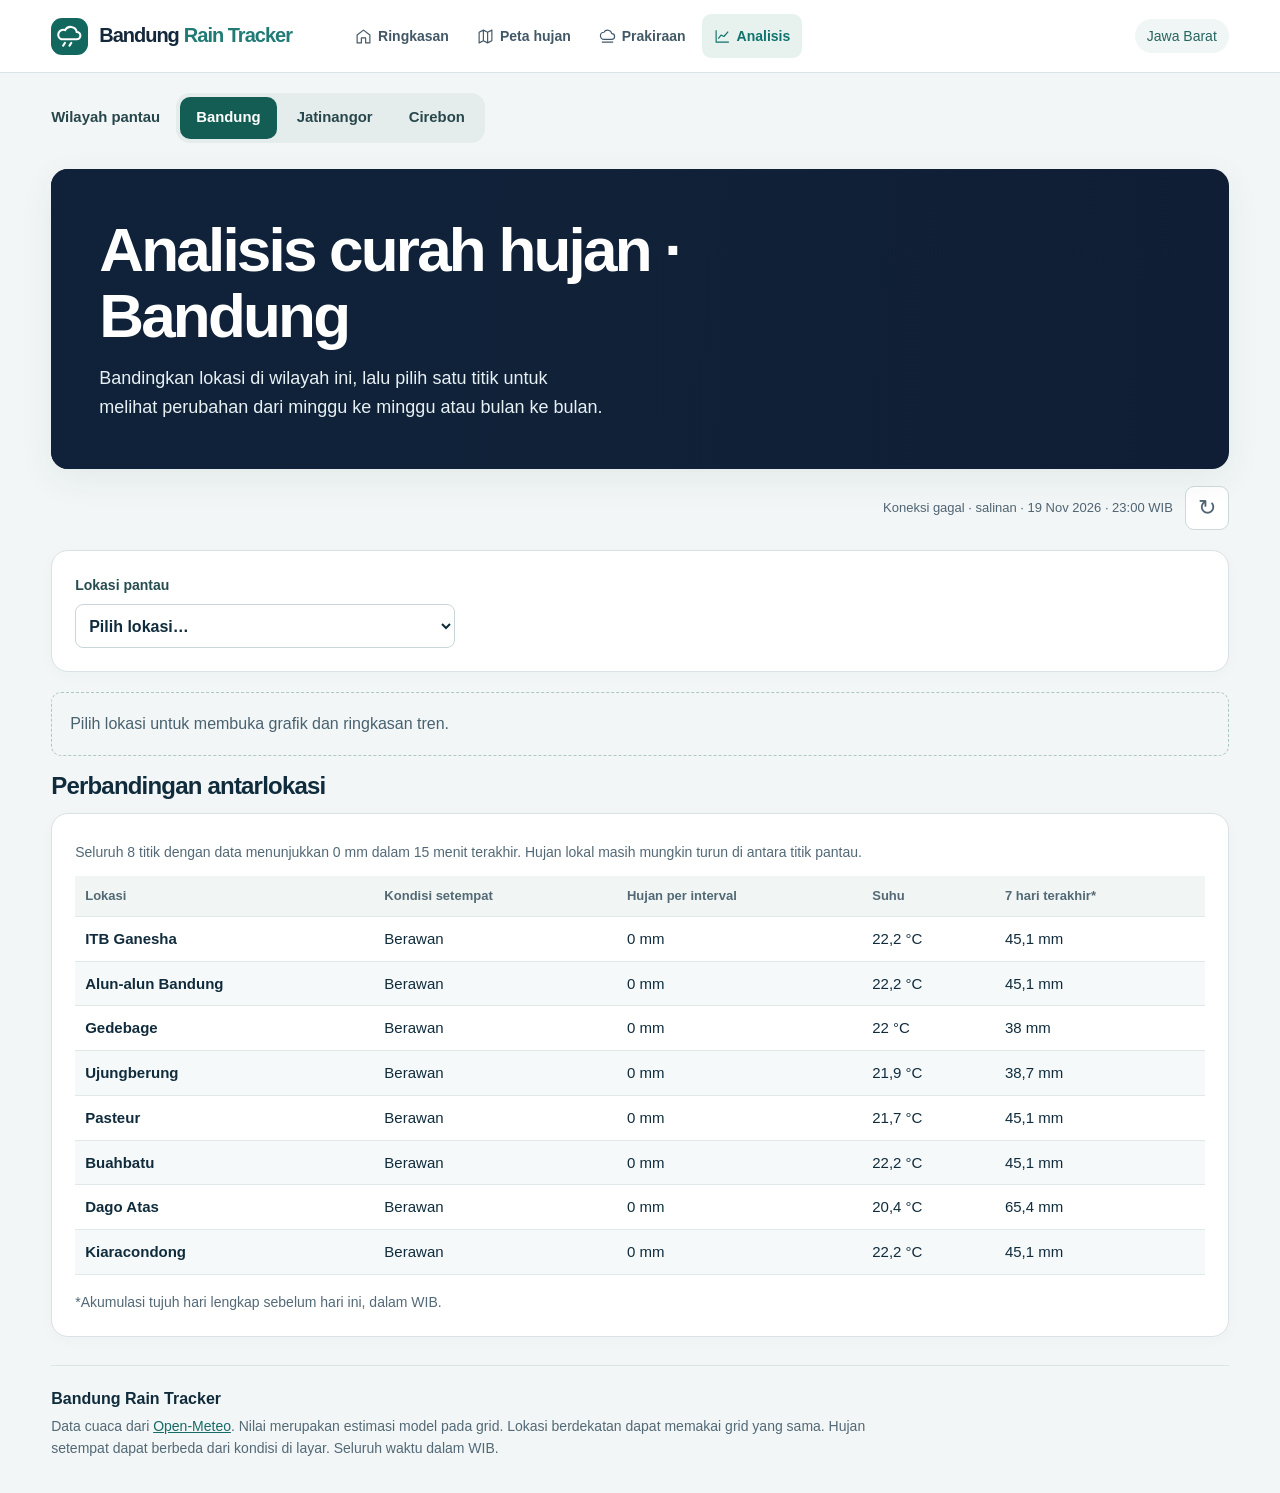
==== analisis.html @ 0a1f4348 "Set the Jatinangor view to six requested landmarks and refresh weather series" ====
<!doctype html><html lang="id"><meta charset="utf-8"><meta name="viewport" content="width=device-width,initial-scale=1"><meta name="theme-color" content="#101f34"><title>Analisis curah hujan · Bandung Rain Tracker</title><link rel="stylesheet" href="style.css"><link rel="stylesheet" href="layout.css?v=regional2"><body data-page="analisis">
<header><div class="wrap nav"><a class="brand" href="index.html"><span class="logo"><svg viewBox="0 0 32 32" aria-hidden="true"><path d="M7 19h17a4 4 0 0 0 0-8 7 7 0 0 0-13-2 5 5 0 0 0-4 10Zm4 4-2 3m9-3-2 3" fill="none" stroke="currentColor" stroke-width="2.3" stroke-linecap="round"/></svg></span> Bandung <b>Rain Tracker</b></a><nav aria-label="Halaman utama"><a href="index.html"><svg viewBox="0 0 24 24" fill="none" stroke="currentColor" stroke-width="1.65" stroke-linejoin="round" aria-hidden="true"><path d="M3 10l9-7 9 7v11h-6v-7H9v7H3Z"/></svg>Ringkasan</a><a href="peta.html"><svg viewBox="0 0 24 24" fill="none" stroke="currentColor" stroke-width="1.65" stroke-linejoin="round" aria-hidden="true"><path d="M3 6l6-3 6 3 6-3v15l-6 3-6-3-6 3Zm6-3v15m6-12v15"/></svg>Peta hujan</a><a href="prakiraan.html"><svg viewBox="0 0 24 24" fill="none" stroke="currentColor" stroke-width="1.65" stroke-linejoin="round" aria-hidden="true"><path d="M4 20h16M7 16a5 5 0 0 1 0-10 6 6 0 0 1 11 2 4 4 0 0 1 0 8Z"/></svg>Prakiraan</a><a aria-current="page" href="analisis.html"><svg viewBox="0 0 24 24" fill="none" stroke="currentColor" stroke-width="1.65" stroke-linejoin="round" aria-hidden="true"><path d="M3 3v17h18M6 15l4-5 4 2 6-7"/></svg>Analisis</a></nav><span class="city">Jawa Barat</span></div></header>
<main class="wrap" id="top"><div class="region-bar"><span>Wilayah pantau</span><div role="group" aria-label="Wilayah pantau"><a href="?wilayah=bandung" data-region="bandung">Bandung</a><a href="?wilayah=jatinangor" data-region="jatinangor">Jatinangor</a><a href="?wilayah=cirebon" data-region="cirebon">Cirebon</a></div></div><section class="hero route-hero"><div><h1>Analisis curah hujan</h1><p>Bandingkan lokasi di wilayah ini, lalu pilih satu titik untuk melihat perubahan dari minggu ke minggu atau bulan ke bulan.</p></div></section><div class="tools"><span id="stamp" role="status">Memuat data…</span><button id="refresh" aria-label="Perbarui data">↻</button></div><article class="pad select-panel"><div class="locator"><label for="place">Lokasi pantau</label><select id="place"><option value="">Pilih lokasi…</option></select></div></article><p class="empty" id="prompt">Pilih lokasi untuk membuka grafik dan ringkasan tren.</p><section id="riwayat" hidden><article class="pad"><div class="charthead"><div><small id="chartloc"></small><h3>Riwayat curah hujan</h3></div><div class="switch"><button id="day" aria-pressed="true">Harian</button><button id="month" aria-pressed="false">Bulanan</button></div></div><p id="range"></p><div id="chart"></div><p id="trend" class="insight" aria-live="polite"></p></article></section><section class="compare"><div class="title"><h2>Perbandingan antarlokasi</h2></div><article class="pad"><p id="distribution"></p><div class="scroll"><table><thead><tr><th>Lokasi</th><th>Kondisi setempat</th><th>Hujan per interval</th><th>Suhu</th><th>7 hari terakhir*</th></tr></thead><tbody id="rows"></tbody></table></div><p>*Akumulasi tujuh hari lengkap sebelum hari ini, dalam WIB.</p></article></section><footer><b>Bandung Rain Tracker</b><p>Data cuaca dari <a href="https://open-meteo.com/">Open-Meteo</a>. Nilai merupakan estimasi model pada grid. Lokasi berdekatan dapat memakai grid yang sama. Hujan setempat dapat berbeda dari kondisi di layar. Seluruh waktu dalam WIB.</p></footer></main><script type="module">import('./app.js?v=jat6').catch(()=>{const message=document.createElement('p');message.className='empty';message.setAttribute('role','alert');message.textContent='Data halaman gagal dimuat. ';const retry=document.createElement('button');retry.textContent='Coba lagi';retry.onclick=()=>location.reload();message.append(retry);document.querySelector('main').prepend(message);});</script></body></html>
---- style.css ----
*{box-sizing:border-box}html{scroll-behavior:smooth;scroll-padding-top:20px}body{margin:0;color:#162636;background:#f4f7f8;font:16px/1.5 "Inter",Arial,sans-serif}.wrap{max-width:1280px;margin:auto;padding:0 4vw}header{background:#fff;border-bottom:1px solid #dce3e4}.nav{height:72px;display:flex;align-items:center;gap:4vw}.brand{font-size:20px;font-weight:750;letter-spacing:-1px;color:#15283b;display:flex;align-items:center;gap:5px;text-decoration:none}.brand b{color:#217b75}.logo{background:#164d50;color:#fff;font-size:24px;width:37px;height:37px;border-radius:11px;text-align:center;margin-right:6px}.city,nav a{font-size:14px;color:#425866}.city{margin-left:auto;background:#eff6f5;padding:6px 12px;border-radius:20px;color:#26655f}nav{display:flex;gap:28px}a{color:#176b67}nav a{text-decoration:none;font-weight:600}nav a:hover,nav a:focus{text-decoration:underline}.hero{margin:26px 0 28px;overflow:hidden;border-radius:17px;background:#101e35 url(terrain.svg) no-repeat right center;background-size:auto 123%;color:#fff;position:relative}.hero>div{padding:29px 35px;background:linear-gradient(90deg,#101e35 21%,rgba(16,30,53,.9) 34%,transparent 66%)}small{display:block;font-size:12px;font-weight:750;letter-spacing:1.8px;color:#23756f}.hero small{color:#91d9ca}.hero h1{font-size:clamp(42px,4.5vw,63px);line-height:1.01;letter-spacing:-2.8px;margin:10px 0 12px}.hero h1 span{color:#8ce1c5}.hero p{color:#d5dfe7;margin:0;font-size:15px}.title,.charthead,.tools{display:flex;align-items:center;justify-content:space-between;gap:12px}.title{margin-bottom:13px}h2,h3{letter-spacing:-.8px;margin:0;line-height:1.2}h2{font-size:24px}h3{font-size:21px;margin-top:6px}.tools{font-size:13px;color:#506473}button,select{font:inherit;color:inherit}button{cursor:pointer}.tools button{width:34px;height:34px;font-size:22px;background:white;border:1px solid #cddad9;border-radius:9px}.stats{display:grid;grid-template-columns:repeat(4,1fr);gap:14px}article,.metric{background:#fff;border:1px solid #d9e2e4;border-radius:14px;overflow:hidden}.metric{padding:17px 18px;position:relative}.metric .icon{float:right;color:#277e79;background:#edf6f3;border-radius:9px;padding:6px;display:flex}.icon svg{width:20px;height:20px}.metric strong{display:block;font-size:29px;letter-spacing:-1px;margin-top:7px;line-height:1.25}.metric strong em{font-size:15px;font-weight:500;letter-spacing:0}.metric label,.panelhead label{font-size:14px;color:#49606c}.metric p,.panelhead p,.pad>p,.detailnote,footer p{font-size:14px;color:#536976;margin:4px 0 0}.columns{display:grid;grid-template-columns:1.55fr 1fr;gap:18px}.columns,.wrap>section:not(.hero){margin-bottom:24px}.panelhead,.pad{padding:23px}.panelhead h2{margin-top:5px}.map{aspect-ratio:570/365;position:relative;background:#e5eeea url(bandung-map.webp) center/100% 100%;margin:0 12px;border-radius:10px;overflow:hidden}.north,.attr{position:absolute;padding:3px 6px;background:#ffffffda;border-radius:4px;font-size:12px}.north{right:10px;top:10px}.attr{bottom:2px;right:2px;font-size:10px}.pin{position:absolute;transform:translate(-50%,-50%);border:2px solid white;border-radius:50%;width:15px;height:15px;padding:0;box-shadow:0 0 0 4px #284e6622;background:#589383}.pin.wet{background:#416dc0}.pin.empty{background:#7a8389}.pin[aria-pressed=true]{outline:3px solid #123b4a;z-index:2}.pin span{position:absolute;white-space:nowrap;left:50%;top:14px;transform:translateX(-50%);color:#233f48;background:#fffffff0;border-radius:4px;font:600 12px/1.4 Arial;padding:1px 4px}.legend{display:flex;align-items:center;gap:6px;font-size:13px;color:#445a64;padding:14px 18px}.legend i{width:9px;height:9px;border-radius:50%;background:#589383}.legend i:nth-child(2){background:#416dc0;margin-left:12px}.legend i:nth-child(3){background:#7a8389;margin-left:12px}.panelhead label{display:block;margin-top:15px}select{width:100%;border:1px solid #c9d6d8;background:white;border-radius:8px;padding:9px;margin-top:4px}#detail{padding:0 23px 20px}.reading{border-radius:10px;background:#eaf5f2;padding:16px;color:#195f59}.reading strong{display:block;font-size:24px}.reading span{font-size:14px}.values{display:grid;grid-template-columns:1fr 1fr;gap:12px;margin:16px 0}.values div{border-bottom:1px solid #e2e9ea;padding-bottom:7px}.values span{display:block;font-size:13px;color:#536976}.switch{background:#eef3f4;padding:4px;border-radius:8px;display:flex}.switch button{background:transparent;border:0;padding:6px 12px;border-radius:6px;font-size:14px}.switch button[aria-pressed=true]{background:#fff;color:#12635f;box-shadow:0 1px 4px #253b4125}#chart{margin:18px 0;overflow-x:auto}#chart svg{min-width:580px;width:100%;display:block}.insight{padding:12px 15px;background:#eff7f5;border-left:3px solid #388b80}.scroll{overflow:auto}table{width:100%;border-collapse:collapse;white-space:nowrap;font-size:15px;margin:12px 0}th,td{text-align:left;padding:10px;border-bottom:1px solid #e1e8ea}th{background:#f1f6f5;font-size:13px;color:#536975}footer{padding:12px 0 34px}footer p{max-width:850px}button:focus-visible,a:focus-visible,select:focus-visible{outline:3px solid #2b7da2}@media(max-width:770px){.city{display:none}.nav{justify-content:space-between;gap:8px}nav{gap:12px}.columns{grid-template-columns:1fr}.stats{grid-template-columns:1fr 1fr}.hero{background-position:65% center}.hero>div{background:linear-gradient(90deg,#101e35ee,transparent)}.title{align-items:flex-start}.tools{text-align:right;max-width:56%}}@media(max-width:540px){.nav{height:auto;align-items:flex-start;flex-direction:column;padding-top:12px;padding-bottom:10px}.hero>div{padding:24px}.hero{background-size:auto 100%;background-position:50% center}.stats{gap:8px}.metric{padding:12px}.metric .icon{float:none;display:inline-flex;margin-bottom:5px}.metric label{display:block}.title h2{font-size:21px}.panelhead,.pad{padding:17px}.charthead{align-items:flex-start;flex-wrap:wrap}.pin span{font-size:10px}.tools{font-size:12px}.hero small{letter-spacing:1.4px}}
.hero h1 #heroplace{color:white}.herolabel{display:inline-flex;align-items:center;gap:10px;margin-top:14px;font-size:14px;color:#d8e9e7}.herolabel select{margin:0;background:#21364b;color:white;border-color:#5c7585;width:auto}.hero #heroweather{display:flex;align-items:center;gap:8px}.hero #heroweather b{font-size:22px;color:white}.freshness{color:#536976;font-size:14px;margin:-3px 0 13px}#forecastcards{display:flex;overflow:auto;gap:8px;padding:14px 0;scroll-snap-type:x proximity}.period{flex:0 0 138px;padding:14px;border:1px solid #d8e3e5;border-radius:10px;background:linear-gradient(180deg,#f5fafa,white);scroll-snap-align:start}.period>*{display:block}.period svg{margin:12px 0 4px}.period strong{font-size:24px}.period span,.period small{color:#526975;font-size:13px;letter-spacing:0;font-weight:normal}.period div{font-size:14px;min-height:44px}.period small{margin-top:3px}#prakiraan h2{margin:6px 0}.scroll td:nth-child(2){white-space:normal}.hero>div{background:linear-gradient(90deg,#101e35 25%,rgba(16,30,53,.92) 40%,transparent 78%)}
---- layout.css ----
:root{--ink:#102c3c;--sea:#11736c;--muted:#486270;--line:#d9e5e6}
body{color:var(--ink);background:linear-gradient(160deg,#edf5f4,#f6f8fa 40%,#edf3f5);font-family:Inter,"Segoe UI",Arial,sans-serif}
header{border-color:var(--line)}.logo{display:grid;place-items:center;background:#12675f}.logo svg{width:29px;height:29px}
nav a{display:flex;align-items:center;gap:6px;min-height:44px}nav svg{width:17px;height:17px}
.hero{box-shadow:0 10px 35px #20394912}.hero>div{padding:34px 38px}.hero-actions{display:flex;align-items:flex-end;flex-wrap:wrap;gap:16px;margin-top:15px}
.herolabel{display:grid;gap:4px;margin:0;font-weight:600}.herolabel select{min-height:44px;padding-inline:12px;border-radius:10px}.hero-actions a{display:grid;align-items:center;min-height:44px;color:#d4f4ef;text-underline-offset:4px;font-size:14px}
article,.metric{border-radius:17px;box-shadow:0 3px 15px #23434d07}article{min-width:0}.columns{align-items:start;grid-template-columns:minmax(0,1.3fr) minmax(0,1fr)}
.reading{background:linear-gradient(110deg,#dff3ec,#f2faf7);border:1px solid #cde6dc;border-radius:12px}.reading-list{margin:14px 0}
.reading-row{padding:13px 0;border-bottom:1px solid var(--line)}.reading-line{display:flex;align-items:baseline;gap:10px;justify-content:space-between}
.reading-line span{font-size:15px;font-weight:650}.reading-line strong{color:var(--sea);font-size:21px;white-space:nowrap;letter-spacing:-.6px}
.reading-row p{font-size:15px;line-height:1.5;color:var(--muted);margin:5px 0}.reading-row details{font-size:14px;color:var(--sea)}summary{cursor:pointer}.reading-row summary{padding:5px 0;width:fit-content}
.period{border-radius:13px}.period:first-child{border-top:3px solid #248c80}.tools button,.switch button,#place{min-height:44px}.tools button{min-width:44px}.tools{font-variant-numeric:tabular-nums}
@media(max-width:800px){.columns{grid-template-columns:minmax(0,1fr)}.wrap{padding-inline:clamp(12px,4vw,26px)}}
@media(max-width:640px){
 body{padding-bottom:calc(76px + env(safe-area-inset-bottom))}.nav{height:60px;display:flex;align-items:center;justify-content:space-between;flex-direction:row;padding-block:0}.city{display:inline;font-size:12px;padding:5px 8px}.brand{font-size:18px}.logo{width:32px;height:32px}
 nav{position:fixed;inset:auto 0 0;z-index:10;display:grid;grid-template-columns:repeat(4,1fr);gap:0;padding:4px 6px calc(4px + env(safe-area-inset-bottom));background:#fffffff5;border-top:1px solid var(--line);box-shadow:0 -4px 18px #173a4810}nav a{display:flex;flex-direction:column;justify-content:center;gap:2px;font-size:12px;min-height:50px;border-radius:10px}nav svg{width:20px;height:20px}nav a[aria-current]{color:#09675e;background:#e8f4f1}
 .hero{margin:15px 0 20px;border-radius:18px;background-position:65% center}.hero>div{padding:24px 19px;background:linear-gradient(95deg,#102035f2,#112338d9 45%,#12263d33)}.hero h1{font-size:clamp(32px,8.2vw,46px);letter-spacing:-1.7px}.hero-actions{gap:12px}.hero-actions a{font-size:14px}
 .title{flex-wrap:wrap;align-items:center}.tools{max-width:100%;font-size:12px}.stats{gap:9px}.metric{padding:12px 13px}.metric .icon{float:right;padding:4px}.icon svg{width:16px;height:16px}.metric label{font-size:13px;padding-right:22px}.metric strong{font-size:25px}.metric p{font-size:13px}.freshness{font-size:13px;line-height:1.5}
 .panelhead,.pad{padding:17px}.panelhead h2,.pad h2{font-size:22px}#detail{padding:0 17px 16px}.reading-row p{font-size:15px}
 .map{margin:0 8px}.pin{width:19px;height:19px}.pin:before{content:'';position:absolute;inset:-6px}.pin span{top:17px}.pin:nth-child(5) span{top:auto;bottom:16px}.pin:nth-child(8) span{left:100%;transform:none}
 .period{flex-basis:128px}.switch button{padding:6px 10px}.compare table,.compare tbody{display:block;white-space:normal}.compare thead{position:absolute;clip-path:inset(50%);height:1px;width:1px;overflow:hidden}.compare tr{display:grid;grid-template-columns:1fr 1fr 1fr;gap:8px;padding:13px 0;border-bottom:1px solid var(--line)}.compare td{padding:0;border:0;font-size:14px}.compare td:first-child{grid-column:span 2;font-size:16px}.compare td:nth-child(2){text-align:right;color:var(--sea)}.compare td:nth-child(n+3):before{display:block;font-size:12px;color:var(--muted)}.compare td:nth-child(3):before{content:'Hujan / interval'}.compare td:nth-child(4):before{content:'Suhu'}.compare td:nth-child(5):before{content:'Total 7 hari'}
}
@media(prefers-reduced-motion:reduce){html{scroll-behavior:auto}}
.route-hero h1{font-size:clamp(34px,5vw,62px);margin:0 0 14px}.route-hero p{max-width:520px}.route-hero>div{padding-block:42px}.destinations{display:grid;grid-template-columns:repeat(3,1fr);gap:14px;margin:24px 0}.destinations a{border:1px solid var(--line);background:white;border-radius:16px;padding:22px;text-decoration:none;color:var(--ink)}.destinations a:hover{border-color:var(--sea);background:#f2faf7}.destinations h2{font-size:21px;margin:10px 0}.destinations p,.empty{color:var(--muted)}.locator{display:grid;gap:4px;margin:18px 0;max-width:380px;font-size:14px;font-weight:600}.locator select{font-size:16px;min-height:44px}.city-report{margin:12px 0 16px;font-size:18px}.select-panel{margin:20px 0}.select-panel .locator{margin:0}.empty{padding:18px;border:1px dashed #adc7c4;border-radius:10px}.wrap>.tools{justify-content:flex-end;margin-bottom:12px}.pad #detail{padding:0}.charthead #fit{padding:9px 12px;border:1px solid var(--line);background:#f0f6f5;border-radius:8px}#rainmap{height:clamp(350px,52vh,530px);border-radius:12px;z-index:0;background-color:#e3ebe7}.rain-marker span{display:grid;place-items:center;height:100%;background:#e7f5ed;border:2px solid #407e67;color:#1c4e40;font:700 14px Arial;border-radius:20px;box-shadow:0 2px 5px #152c3340}.rain-marker .rainy{background:#244d90;color:white;border-color:#fff}.rain-marker .chosen{outline:3px solid #ec9a23}.wrap nav a[aria-current]{color:var(--sea)}.wrap>footer{margin-top:28px}@media(max-width:640px){.destinations{grid-template-columns:1fr;gap:10px}.destinations a{padding:16px}.destinations h2,.destinations p{margin:5px 0}.route-hero>div{padding:26px 18px}.route-hero h1{letter-spacing:-1.6px}.wrap>.tools{max-width:100%}}

/* Reading layout across city, map, forecast and history views. */
body{background:#f2f6f6;line-height:1.58}
nav a[aria-current="page"]{border-radius:9px;background:#e7f2ef;color:#115f57}
@media(min-width:641px){nav{gap:4px}nav a{padding:8px 12px}.brand{white-space:nowrap}}
@media(min-width:641px) and (max-width:940px){.city{display:none}.nav{gap:4px;justify-content:space-between}nav a{padding:7px;font-size:13px}nav a svg{display:none}}
.route-hero{background-size:auto 125%;margin-bottom:24px}
.route-hero>div{padding:clamp(24px,4vw,48px);background:linear-gradient(92deg,#102239 0%,#102239ec 33%,#10223980 62%,transparent)}
.route-hero h1{max-width:750px;line-height:1.08;letter-spacing:-.045em}
.route-hero p{max-width:51ch;color:#e7f0f3;font-size:clamp(15px,1.5vw,18px)}
.destinations{gap:16px}.destinations a{border-top:3px solid #398c81;transition:background .15s}.destinations a:nth-child(2){border-top-color:#50759e}.destinations a:nth-child(3){border-top-color:#a67d44}.destinations a small{letter-spacing:.12em}.destinations p{font-size:15px;line-height:1.5}
.metric{font-variant-numeric:tabular-nums}.metric strong{font-size:clamp(26px,3vw,36px)}
main>.tools{margin-top:-7px;margin-bottom:14px}.switch{max-width:100%}
.strip-head,.strip-head>div{display:flex;align-items:center;justify-content:space-between;gap:8px}.strip-head p{font-size:14px;color:var(--muted)}.strip-head button,.empty button{min-width:40px;min-height:40px;color:var(--sea);background:#f1f7f6;border:1px solid #c0d4d1;border-radius:9px}.strip-head button{font-size:22px}.strip-head button:disabled{opacity:.4}
#forecastcards{scrollbar-color:#7ca9a3 #edf4f4;padding-block:8px 14px}.period{flex-basis:146px}.period b{font-size:15px}.period strong{font-size:26px}.period small{color:#324e60}
.location-menu{padding:22px;background:#fff;border:1px solid var(--line);border-radius:16px}#selectgrid{display:grid;grid-template-columns:repeat(auto-fit,minmax(155px,1fr));gap:9px;margin-top:16px}#selectgrid button{border:1px solid var(--line);border-radius:10px;padding:12px;background:#f5faf9;color:#20544f;text-align:left;font-weight:600}#selectgrid button:hover{background:#e6f2ef}
#chart{overflow:visible}#chart svg{min-width:0;width:100%;height:auto}#chart details{margin:8px 0}#chart dl{display:grid;grid-template-columns:repeat(auto-fit,minmax(170px,1fr));gap:4px 18px;margin:8px 0}#chart dl div{display:flex;justify-content:space-between;padding-block:5px;border-bottom:1px solid var(--line)}#chart dd{margin:0;font-weight:600}.compare tbody tr:nth-child(even){background:#f5f9f9}
.map-key{display:flex;flex-wrap:wrap;gap:14px;margin:12px 0;font-size:13px}.map-key span:before{content:'';display:inline-block;width:10px;height:10px;margin-right:5px;border-radius:50%;background:#5a947a}.map-key span:nth-child(2):before{background:#244d90}.map-key span:nth-child(3):before{background:#818b90}.rain-marker .unavailable{background:#e5e9eb;border-color:#818b90}
#rainmap .leaflet-control-zoom a{width:36px;height:36px;line-height:36px}.pad #mapnote{margin:10px 0;font-weight:600}.select-panel .locator label,.locator>label{color:#274c50;font-weight:650}
footer{border-top:1px solid var(--line);padding-top:20px}.wrap>article,.wrap>section{min-width:0}
@media(max-width:640px){.route-hero{margin-top:12px;background-position:64% center}.route-hero>div{padding:23px 19px;background:linear-gradient(95deg,#102239f5,#102239be 70%,#10223966)}.route-hero p{line-height:1.5}.title{gap:8px}.title .tools{flex-wrap:nowrap;max-width:100%;text-align:left}.tools span{min-width:0}.metric label{padding:0}.metric .icon{float:none;margin:0 0 4px}.metric label{display:block}.compare tbody tr{padding:12px 7px}.period{flex-basis:132px}.location-menu{padding:16px}#selectgrid{grid-template-columns:repeat(2,minmax(0,1fr))}#selectgrid button{font-size:14px}.strip-head{align-items:center}.strip-head>div{flex-shrink:0}#chart dl{font-size:14px}.charthead{flex-wrap:wrap}.brand{letter-spacing:-.7px}.route-hero h1{font-size:clamp(31px,8vw,45px)}}

/* Map-first layout and an immediately visible, locally hosted street layer. */
body[data-page="peta"] .route-hero>div{padding-block:24px}
body[data-page="peta"] .route-hero h1{font-size:clamp(32px,3.5vw,48px);margin-bottom:6px}
body[data-page="peta"] .route-hero{margin-bottom:12px}
body[data-page="peta"] .weather-layout{grid-template-columns:minmax(0,1.8fr) minmax(260px,1fr)}
body[data-page="peta"] .weather-layout>article:first-child>.locator{display:flex;align-items:center;gap:12px;max-width:none;margin:12px 0}
body[data-page="peta"] #layer{width:auto;max-width:100%;margin:0}
.map-stage{position:relative;isolation:isolate;background:#e6ece7;overflow:hidden;border-radius:12px}
.street-preview{position:absolute;inset:0;width:100%;height:100%;object-fit:cover;object-position:center}
.map-stage #rainmap{background:transparent;height:clamp(350px,54vh,610px)}
.map-ready .street-preview{visibility:hidden}
#mapplaces{display:grid;gap:0;margin-top:12px}
#mapplaces button{display:flex;align-items:center;justify-content:space-between;gap:10px;padding:10px 8px;text-align:left;color:var(--ink);background:transparent;border:0;border-bottom:1px solid var(--line);min-height:44px;font-size:15px}
#mapplaces b{color:#17665c;white-space:nowrap;font-variant-numeric:tabular-nums}
#mapplaces button[aria-pressed=true],#mapplaces button:hover{background:#e7f4ef}
.map-stage .leaflet-control-attribution{font-size:11px}
@media(max-width:800px){body[data-page="peta"] .weather-layout{grid-template-columns:minmax(0,1fr)}}
@media(max-width:640px){body[data-page="peta"] .route-hero>div{padding:18px}body[data-page="peta"] .weather-layout>article:first-child>.locator{flex-wrap:wrap;gap:5px}body[data-page="peta"] #layer{flex:1;min-width:140px}.map-stage #rainmap{height:clamp(300px,49svh,450px)}body[data-page="peta"] .wrap>.tools{margin:4px 0 9px}}

.region-bar{display:flex;align-items:center;gap:16px;margin:20px 0 12px;color:#28474c;font-size:0.93rem;font-weight:650}
.region-bar>div{display:flex;gap:4px;padding:4px;background:#e4edeb;border-radius:14px}
.region-bar a{display:grid;place-items:center;padding:9px 16px;border-radius:10px;text-decoration:none;color:#28474c}
.region-bar a[aria-current=true]{color:white;background:#145d55}
.region-bar a:hover,.region-bar a:focus-visible{outline:2px solid #297a70;outline-offset:0}
.point-source{display:inline-block;margin:4px 0;color:#175f66;font-size:.875rem}
.map-stage #rainmap{background:#e5eceb}
@media(max-width:600px){.region-bar{display:block;margin:14px 0 8px}.region-bar>span{display:block;margin-bottom:5px}.region-bar a{flex:1;padding:10px 5px}.region-bar>div{width:100%}}
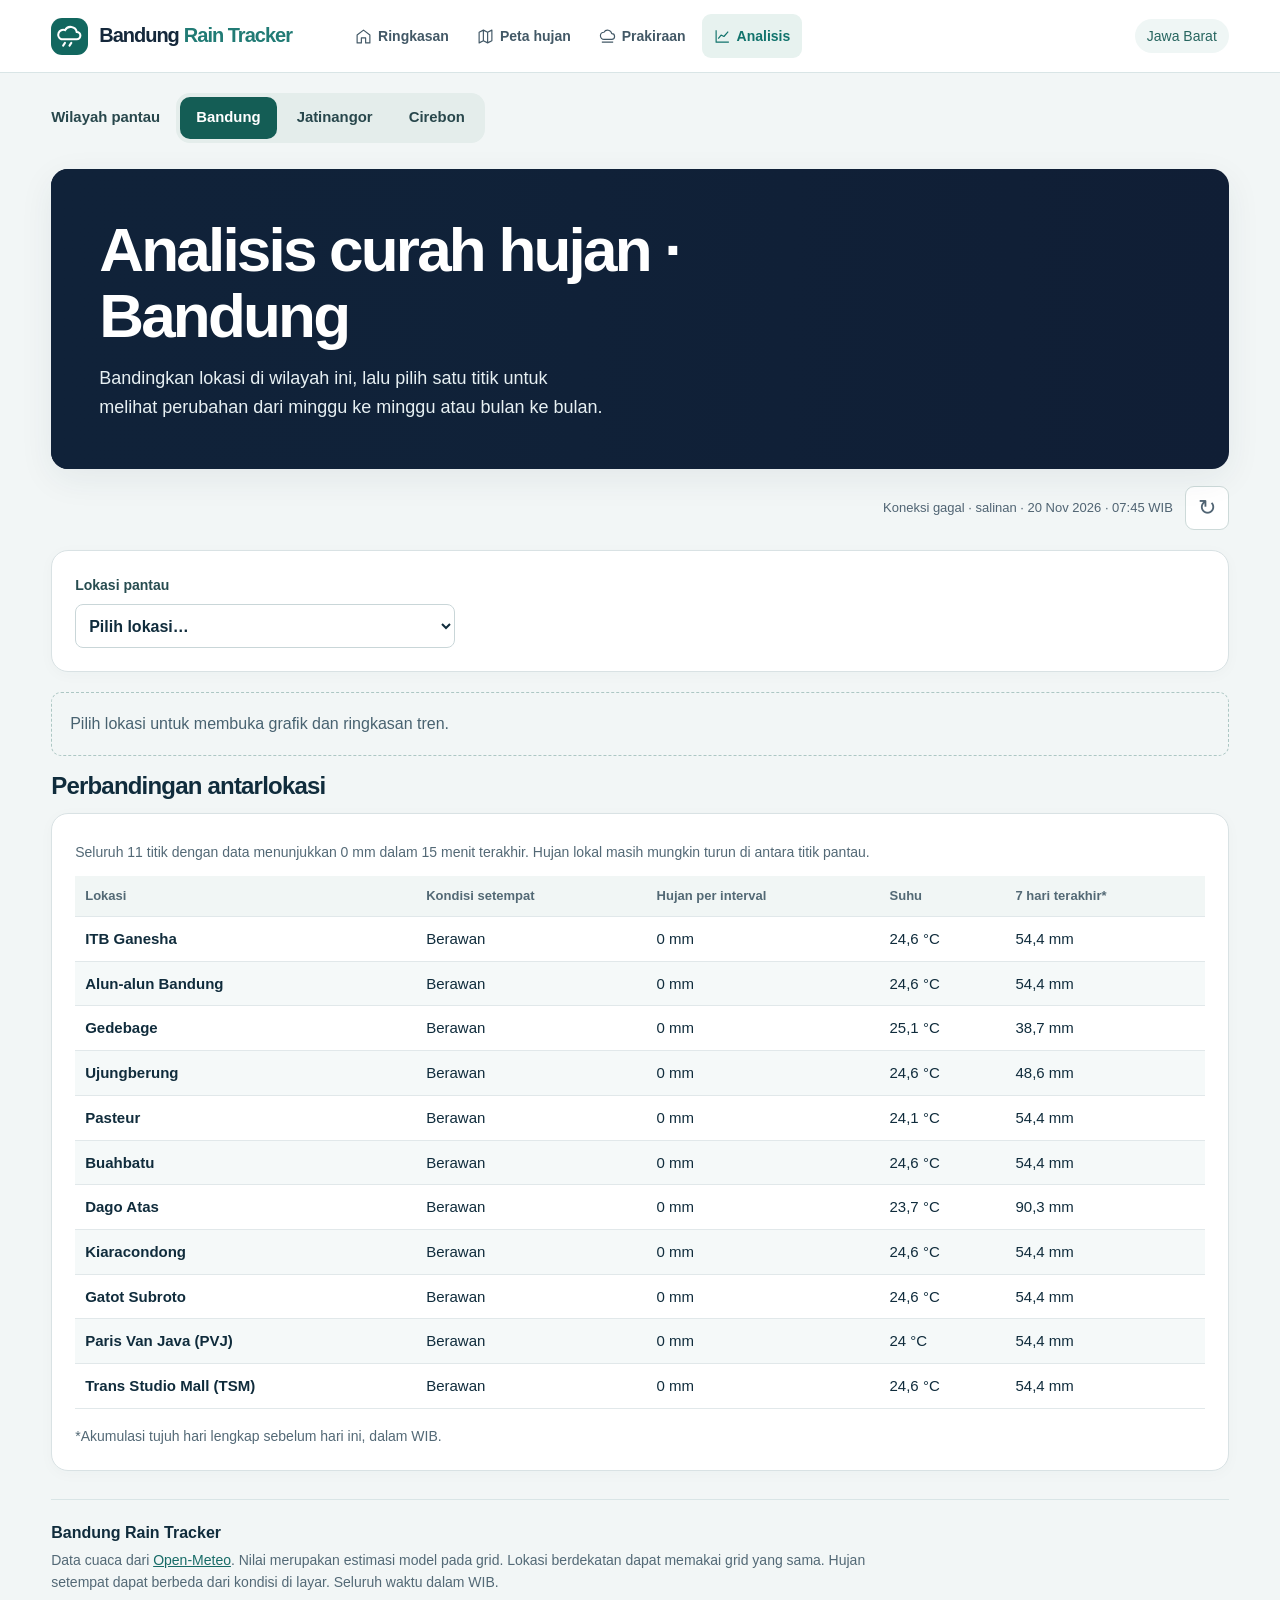
==== commit 1776040f: "Add Gatot Subroto, Paris Van Java and Trans Studio Mall weather points" ====
--- a/analisis.html
+++ b/analisis.html
@@ -1,3 +1,3 @@
 <!doctype html><html lang="id"><meta charset="utf-8"><meta name="viewport" content="width=device-width,initial-scale=1"><meta name="theme-color" content="#101f34"><title>Analisis curah hujan · Bandung Rain Tracker</title><link rel="stylesheet" href="style.css"><link rel="stylesheet" href="layout.css?v=regional2"><body data-page="analisis">
 <header><div class="wrap nav"><a class="brand" href="index.html"><span class="logo"><svg viewBox="0 0 32 32" aria-hidden="true"><path d="M7 19h17a4 4 0 0 0 0-8 7 7 0 0 0-13-2 5 5 0 0 0-4 10Zm4 4-2 3m9-3-2 3" fill="none" stroke="currentColor" stroke-width="2.3" stroke-linecap="round"/></svg></span> Bandung <b>Rain Tracker</b></a><nav aria-label="Halaman utama"><a href="index.html"><svg viewBox="0 0 24 24" fill="none" stroke="currentColor" stroke-width="1.65" stroke-linejoin="round" aria-hidden="true"><path d="M3 10l9-7 9 7v11h-6v-7H9v7H3Z"/></svg>Ringkasan</a><a href="peta.html"><svg viewBox="0 0 24 24" fill="none" stroke="currentColor" stroke-width="1.65" stroke-linejoin="round" aria-hidden="true"><path d="M3 6l6-3 6 3 6-3v15l-6 3-6-3-6 3Zm6-3v15m6-12v15"/></svg>Peta hujan</a><a href="prakiraan.html"><svg viewBox="0 0 24 24" fill="none" stroke="currentColor" stroke-width="1.65" stroke-linejoin="round" aria-hidden="true"><path d="M4 20h16M7 16a5 5 0 0 1 0-10 6 6 0 0 1 11 2 4 4 0 0 1 0 8Z"/></svg>Prakiraan</a><a aria-current="page" href="analisis.html"><svg viewBox="0 0 24 24" fill="none" stroke="currentColor" stroke-width="1.65" stroke-linejoin="round" aria-hidden="true"><path d="M3 3v17h18M6 15l4-5 4 2 6-7"/></svg>Analisis</a></nav><span class="city">Jawa Barat</span></div></header>
-<main class="wrap" id="top"><div class="region-bar"><span>Wilayah pantau</span><div role="group" aria-label="Wilayah pantau"><a href="?wilayah=bandung" data-region="bandung">Bandung</a><a href="?wilayah=jatinangor" data-region="jatinangor">Jatinangor</a><a href="?wilayah=cirebon" data-region="cirebon">Cirebon</a></div></div><section class="hero route-hero"><div><h1>Analisis curah hujan</h1><p>Bandingkan lokasi di wilayah ini, lalu pilih satu titik untuk melihat perubahan dari minggu ke minggu atau bulan ke bulan.</p></div></section><div class="tools"><span id="stamp" role="status">Memuat data…</span><button id="refresh" aria-label="Perbarui data">↻</button></div><article class="pad select-panel"><div class="locator"><label for="place">Lokasi pantau</label><select id="place"><option value="">Pilih lokasi…</option></select></div></article><p class="empty" id="prompt">Pilih lokasi untuk membuka grafik dan ringkasan tren.</p><section id="riwayat" hidden><article class="pad"><div class="charthead"><div><small id="chartloc"></small><h3>Riwayat curah hujan</h3></div><div class="switch"><button id="day" aria-pressed="true">Harian</button><button id="month" aria-pressed="false">Bulanan</button></div></div><p id="range"></p><div id="chart"></div><p id="trend" class="insight" aria-live="polite"></p></article></section><section class="compare"><div class="title"><h2>Perbandingan antarlokasi</h2></div><article class="pad"><p id="distribution"></p><div class="scroll"><table><thead><tr><th>Lokasi</th><th>Kondisi setempat</th><th>Hujan per interval</th><th>Suhu</th><th>7 hari terakhir*</th></tr></thead><tbody id="rows"></tbody></table></div><p>*Akumulasi tujuh hari lengkap sebelum hari ini, dalam WIB.</p></article></section><footer><b>Bandung Rain Tracker</b><p>Data cuaca dari <a href="https://open-meteo.com/">Open-Meteo</a>. Nilai merupakan estimasi model pada grid. Lokasi berdekatan dapat memakai grid yang sama. Hujan setempat dapat berbeda dari kondisi di layar. Seluruh waktu dalam WIB.</p></footer></main><script type="module">import('./app.js?v=jat6').catch(()=>{const message=document.createElement('p');message.className='empty';message.setAttribute('role','alert');message.textContent='Data halaman gagal dimuat. ';const retry=document.createElement('button');retry.textContent='Coba lagi';retry.onclick=()=>location.reload();message.append(retry);document.querySelector('main').prepend(message);});</script></body></html>
+<main class="wrap" id="top"><div class="region-bar"><span>Wilayah pantau</span><div role="group" aria-label="Wilayah pantau"><a href="?wilayah=bandung" data-region="bandung">Bandung</a><a href="?wilayah=jatinangor" data-region="jatinangor">Jatinangor</a><a href="?wilayah=cirebon" data-region="cirebon">Cirebon</a></div></div><section class="hero route-hero"><div><h1>Analisis curah hujan</h1><p>Bandingkan lokasi di wilayah ini, lalu pilih satu titik untuk melihat perubahan dari minggu ke minggu atau bulan ke bulan.</p></div></section><div class="tools"><span id="stamp" role="status">Memuat data…</span><button id="refresh" aria-label="Perbarui data">↻</button></div><article class="pad select-panel"><div class="locator"><label for="place">Lokasi pantau</label><select id="place"><option value="">Pilih lokasi…</option></select></div></article><p class="empty" id="prompt">Pilih lokasi untuk membuka grafik dan ringkasan tren.</p><section id="riwayat" hidden><article class="pad"><div class="charthead"><div><small id="chartloc"></small><h3>Riwayat curah hujan</h3></div><div class="switch"><button id="day" aria-pressed="true">Harian</button><button id="month" aria-pressed="false">Bulanan</button></div></div><p id="range"></p><div id="chart"></div><p id="trend" class="insight" aria-live="polite"></p></article></section><section class="compare"><div class="title"><h2>Perbandingan antarlokasi</h2></div><article class="pad"><p id="distribution"></p><div class="scroll"><table><thead><tr><th>Lokasi</th><th>Kondisi setempat</th><th>Hujan per interval</th><th>Suhu</th><th>7 hari terakhir*</th></tr></thead><tbody id="rows"></tbody></table></div><p>*Akumulasi tujuh hari lengkap sebelum hari ini, dalam WIB.</p></article></section><footer><b>Bandung Rain Tracker</b><p>Data cuaca dari <a href="https://open-meteo.com/">Open-Meteo</a>. Nilai merupakan estimasi model pada grid. Lokasi berdekatan dapat memakai grid yang sama. Hujan setempat dapat berbeda dari kondisi di layar. Seluruh waktu dalam WIB.</p></footer></main><script type="module">import('./app.js?v=bdg11').catch(()=>{const message=document.createElement('p');message.className='empty';message.setAttribute('role','alert');message.textContent='Data halaman gagal dimuat. ';const retry=document.createElement('button');retry.textContent='Coba lagi';retry.onclick=()=>location.reload();message.append(retry);document.querySelector('main').prepend(message);});</script></body></html>
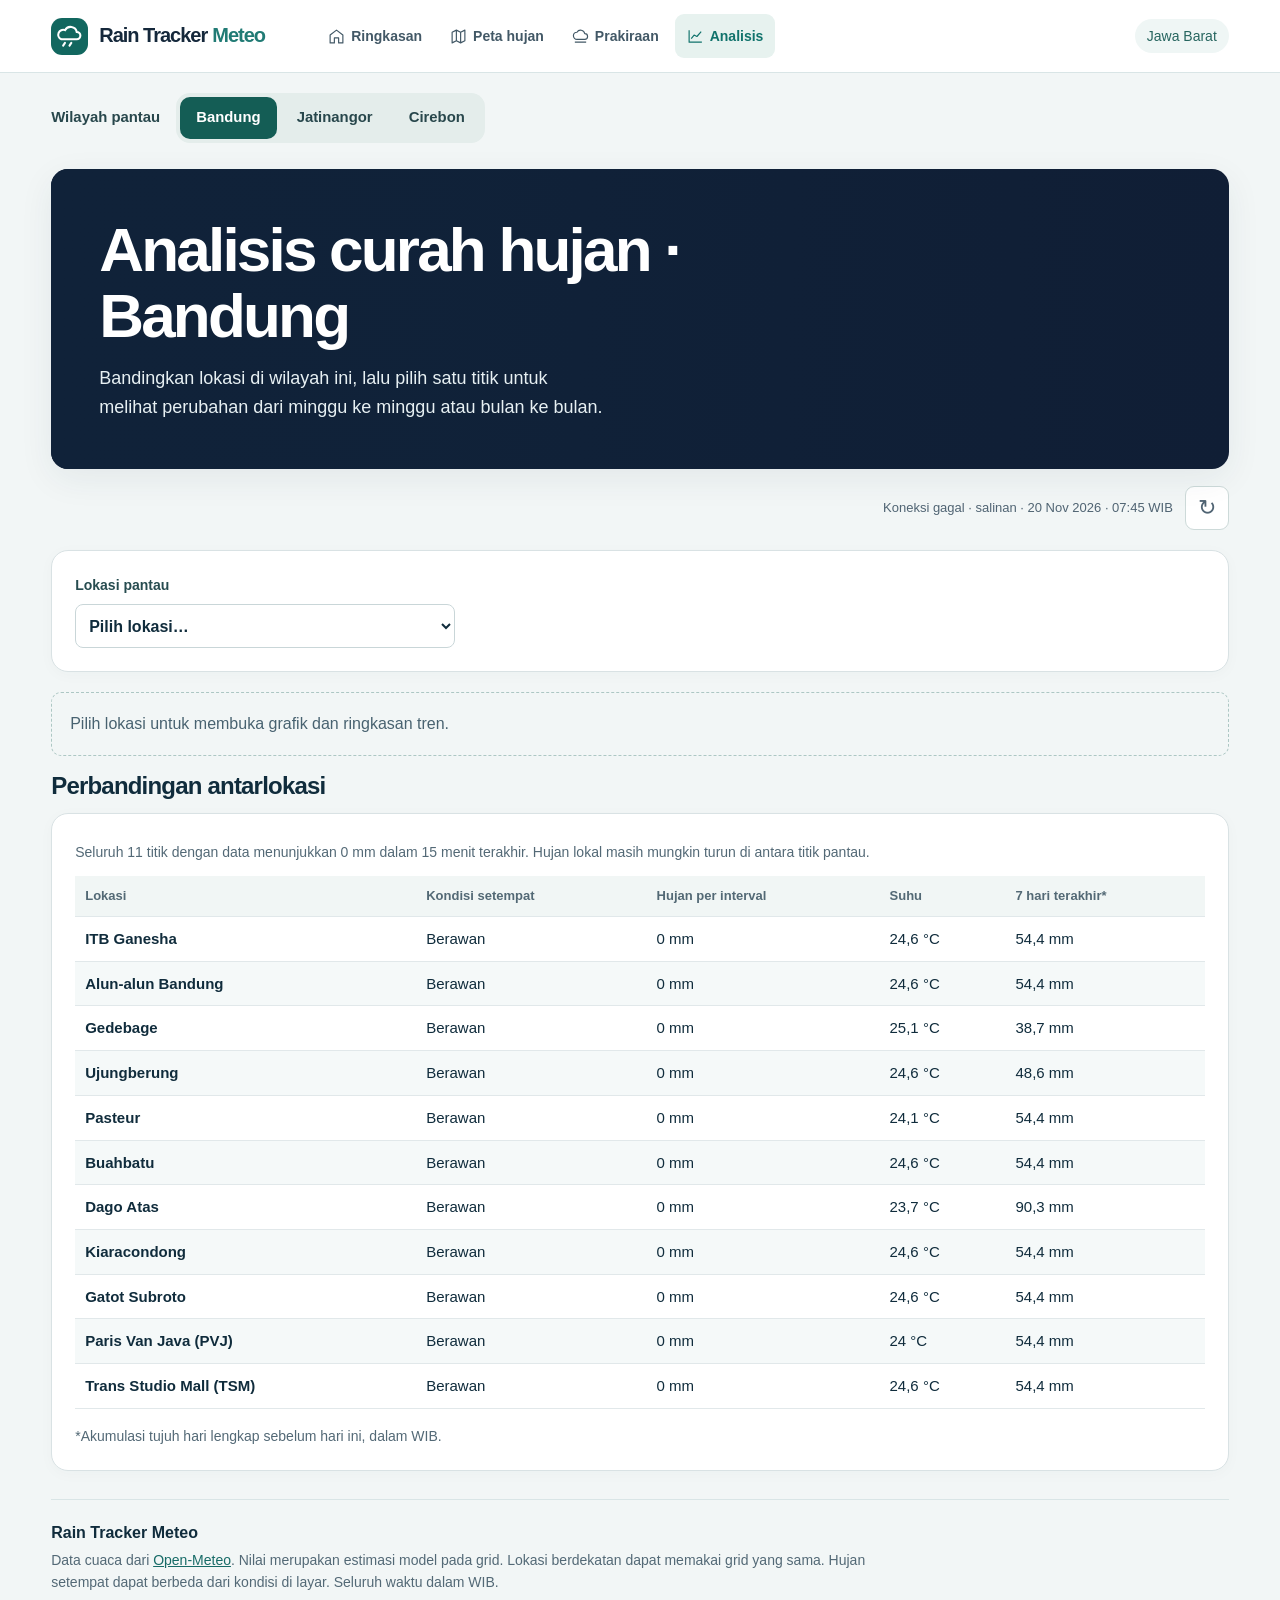
==== commit 36224947: "Rename website to Rain Tracker Meteo" ====
--- a/analisis.html
+++ b/analisis.html
@@ -1,3 +1,3 @@
-<!doctype html><html lang="id"><meta charset="utf-8"><meta name="viewport" content="width=device-width,initial-scale=1"><meta name="theme-color" content="#101f34"><title>Analisis curah hujan · Bandung Rain Tracker</title><link rel="stylesheet" href="style.css"><link rel="stylesheet" href="layout.css?v=regional2"><body data-page="analisis">
-<header><div class="wrap nav"><a class="brand" href="index.html"><span class="logo"><svg viewBox="0 0 32 32" aria-hidden="true"><path d="M7 19h17a4 4 0 0 0 0-8 7 7 0 0 0-13-2 5 5 0 0 0-4 10Zm4 4-2 3m9-3-2 3" fill="none" stroke="currentColor" stroke-width="2.3" stroke-linecap="round"/></svg></span> Bandung <b>Rain Tracker</b></a><nav aria-label="Halaman utama"><a href="index.html"><svg viewBox="0 0 24 24" fill="none" stroke="currentColor" stroke-width="1.65" stroke-linejoin="round" aria-hidden="true"><path d="M3 10l9-7 9 7v11h-6v-7H9v7H3Z"/></svg>Ringkasan</a><a href="peta.html"><svg viewBox="0 0 24 24" fill="none" stroke="currentColor" stroke-width="1.65" stroke-linejoin="round" aria-hidden="true"><path d="M3 6l6-3 6 3 6-3v15l-6 3-6-3-6 3Zm6-3v15m6-12v15"/></svg>Peta hujan</a><a href="prakiraan.html"><svg viewBox="0 0 24 24" fill="none" stroke="currentColor" stroke-width="1.65" stroke-linejoin="round" aria-hidden="true"><path d="M4 20h16M7 16a5 5 0 0 1 0-10 6 6 0 0 1 11 2 4 4 0 0 1 0 8Z"/></svg>Prakiraan</a><a aria-current="page" href="analisis.html"><svg viewBox="0 0 24 24" fill="none" stroke="currentColor" stroke-width="1.65" stroke-linejoin="round" aria-hidden="true"><path d="M3 3v17h18M6 15l4-5 4 2 6-7"/></svg>Analisis</a></nav><span class="city">Jawa Barat</span></div></header>
-<main class="wrap" id="top"><div class="region-bar"><span>Wilayah pantau</span><div role="group" aria-label="Wilayah pantau"><a href="?wilayah=bandung" data-region="bandung">Bandung</a><a href="?wilayah=jatinangor" data-region="jatinangor">Jatinangor</a><a href="?wilayah=cirebon" data-region="cirebon">Cirebon</a></div></div><section class="hero route-hero"><div><h1>Analisis curah hujan</h1><p>Bandingkan lokasi di wilayah ini, lalu pilih satu titik untuk melihat perubahan dari minggu ke minggu atau bulan ke bulan.</p></div></section><div class="tools"><span id="stamp" role="status">Memuat data…</span><button id="refresh" aria-label="Perbarui data">↻</button></div><article class="pad select-panel"><div class="locator"><label for="place">Lokasi pantau</label><select id="place"><option value="">Pilih lokasi…</option></select></div></article><p class="empty" id="prompt">Pilih lokasi untuk membuka grafik dan ringkasan tren.</p><section id="riwayat" hidden><article class="pad"><div class="charthead"><div><small id="chartloc"></small><h3>Riwayat curah hujan</h3></div><div class="switch"><button id="day" aria-pressed="true">Harian</button><button id="month" aria-pressed="false">Bulanan</button></div></div><p id="range"></p><div id="chart"></div><p id="trend" class="insight" aria-live="polite"></p></article></section><section class="compare"><div class="title"><h2>Perbandingan antarlokasi</h2></div><article class="pad"><p id="distribution"></p><div class="scroll"><table><thead><tr><th>Lokasi</th><th>Kondisi setempat</th><th>Hujan per interval</th><th>Suhu</th><th>7 hari terakhir*</th></tr></thead><tbody id="rows"></tbody></table></div><p>*Akumulasi tujuh hari lengkap sebelum hari ini, dalam WIB.</p></article></section><footer><b>Bandung Rain Tracker</b><p>Data cuaca dari <a href="https://open-meteo.com/">Open-Meteo</a>. Nilai merupakan estimasi model pada grid. Lokasi berdekatan dapat memakai grid yang sama. Hujan setempat dapat berbeda dari kondisi di layar. Seluruh waktu dalam WIB.</p></footer></main><script type="module">import('./app.js?v=bdg11').catch(()=>{const message=document.createElement('p');message.className='empty';message.setAttribute('role','alert');message.textContent='Data halaman gagal dimuat. ';const retry=document.createElement('button');retry.textContent='Coba lagi';retry.onclick=()=>location.reload();message.append(retry);document.querySelector('main').prepend(message);});</script></body></html>
+<!doctype html><html lang="id"><meta charset="utf-8"><meta name="viewport" content="width=device-width,initial-scale=1"><meta name="theme-color" content="#101f34"><title>Analisis curah hujan · Rain Tracker Meteo</title><link rel="stylesheet" href="style.css"><link rel="stylesheet" href="layout.css?v=regional2"><body data-page="analisis">
+<header><div class="wrap nav"><a class="brand" href="index.html"><span class="logo"><svg viewBox="0 0 32 32" aria-hidden="true"><path d="M7 19h17a4 4 0 0 0 0-8 7 7 0 0 0-13-2 5 5 0 0 0-4 10Zm4 4-2 3m9-3-2 3" fill="none" stroke="currentColor" stroke-width="2.3" stroke-linecap="round"/></svg></span> Rain Tracker <b>Meteo</b></a><nav aria-label="Halaman utama"><a href="index.html"><svg viewBox="0 0 24 24" fill="none" stroke="currentColor" stroke-width="1.65" stroke-linejoin="round" aria-hidden="true"><path d="M3 10l9-7 9 7v11h-6v-7H9v7H3Z"/></svg>Ringkasan</a><a href="peta.html"><svg viewBox="0 0 24 24" fill="none" stroke="currentColor" stroke-width="1.65" stroke-linejoin="round" aria-hidden="true"><path d="M3 6l6-3 6 3 6-3v15l-6 3-6-3-6 3Zm6-3v15m6-12v15"/></svg>Peta hujan</a><a href="prakiraan.html"><svg viewBox="0 0 24 24" fill="none" stroke="currentColor" stroke-width="1.65" stroke-linejoin="round" aria-hidden="true"><path d="M4 20h16M7 16a5 5 0 0 1 0-10 6 6 0 0 1 11 2 4 4 0 0 1 0 8Z"/></svg>Prakiraan</a><a aria-current="page" href="analisis.html"><svg viewBox="0 0 24 24" fill="none" stroke="currentColor" stroke-width="1.65" stroke-linejoin="round" aria-hidden="true"><path d="M3 3v17h18M6 15l4-5 4 2 6-7"/></svg>Analisis</a></nav><span class="city">Jawa Barat</span></div></header>
+<main class="wrap" id="top"><div class="region-bar"><span>Wilayah pantau</span><div role="group" aria-label="Wilayah pantau"><a href="?wilayah=bandung" data-region="bandung">Bandung</a><a href="?wilayah=jatinangor" data-region="jatinangor">Jatinangor</a><a href="?wilayah=cirebon" data-region="cirebon">Cirebon</a></div></div><section class="hero route-hero"><div><h1>Analisis curah hujan</h1><p>Bandingkan lokasi di wilayah ini, lalu pilih satu titik untuk melihat perubahan dari minggu ke minggu atau bulan ke bulan.</p></div></section><div class="tools"><span id="stamp" role="status">Memuat data…</span><button id="refresh" aria-label="Perbarui data">↻</button></div><article class="pad select-panel"><div class="locator"><label for="place">Lokasi pantau</label><select id="place"><option value="">Pilih lokasi…</option></select></div></article><p class="empty" id="prompt">Pilih lokasi untuk membuka grafik dan ringkasan tren.</p><section id="riwayat" hidden><article class="pad"><div class="charthead"><div><small id="chartloc"></small><h3>Riwayat curah hujan</h3></div><div class="switch"><button id="day" aria-pressed="true">Harian</button><button id="month" aria-pressed="false">Bulanan</button></div></div><p id="range"></p><div id="chart"></div><p id="trend" class="insight" aria-live="polite"></p></article></section><section class="compare"><div class="title"><h2>Perbandingan antarlokasi</h2></div><article class="pad"><p id="distribution"></p><div class="scroll"><table><thead><tr><th>Lokasi</th><th>Kondisi setempat</th><th>Hujan per interval</th><th>Suhu</th><th>7 hari terakhir*</th></tr></thead><tbody id="rows"></tbody></table></div><p>*Akumulasi tujuh hari lengkap sebelum hari ini, dalam WIB.</p></article></section><footer><b>Rain Tracker Meteo</b><p>Data cuaca dari <a href="https://open-meteo.com/">Open-Meteo</a>. Nilai merupakan estimasi model pada grid. Lokasi berdekatan dapat memakai grid yang sama. Hujan setempat dapat berbeda dari kondisi di layar. Seluruh waktu dalam WIB.</p></footer></main><script type="module">import('./app.js?v=meteo1').catch(()=>{const message=document.createElement('p');message.className='empty';message.setAttribute('role','alert');message.textContent='Data halaman gagal dimuat. ';const retry=document.createElement('button');retry.textContent='Coba lagi';retry.onclick=()=>location.reload();message.append(retry);document.querySelector('main').prepend(message);});</script></body></html>
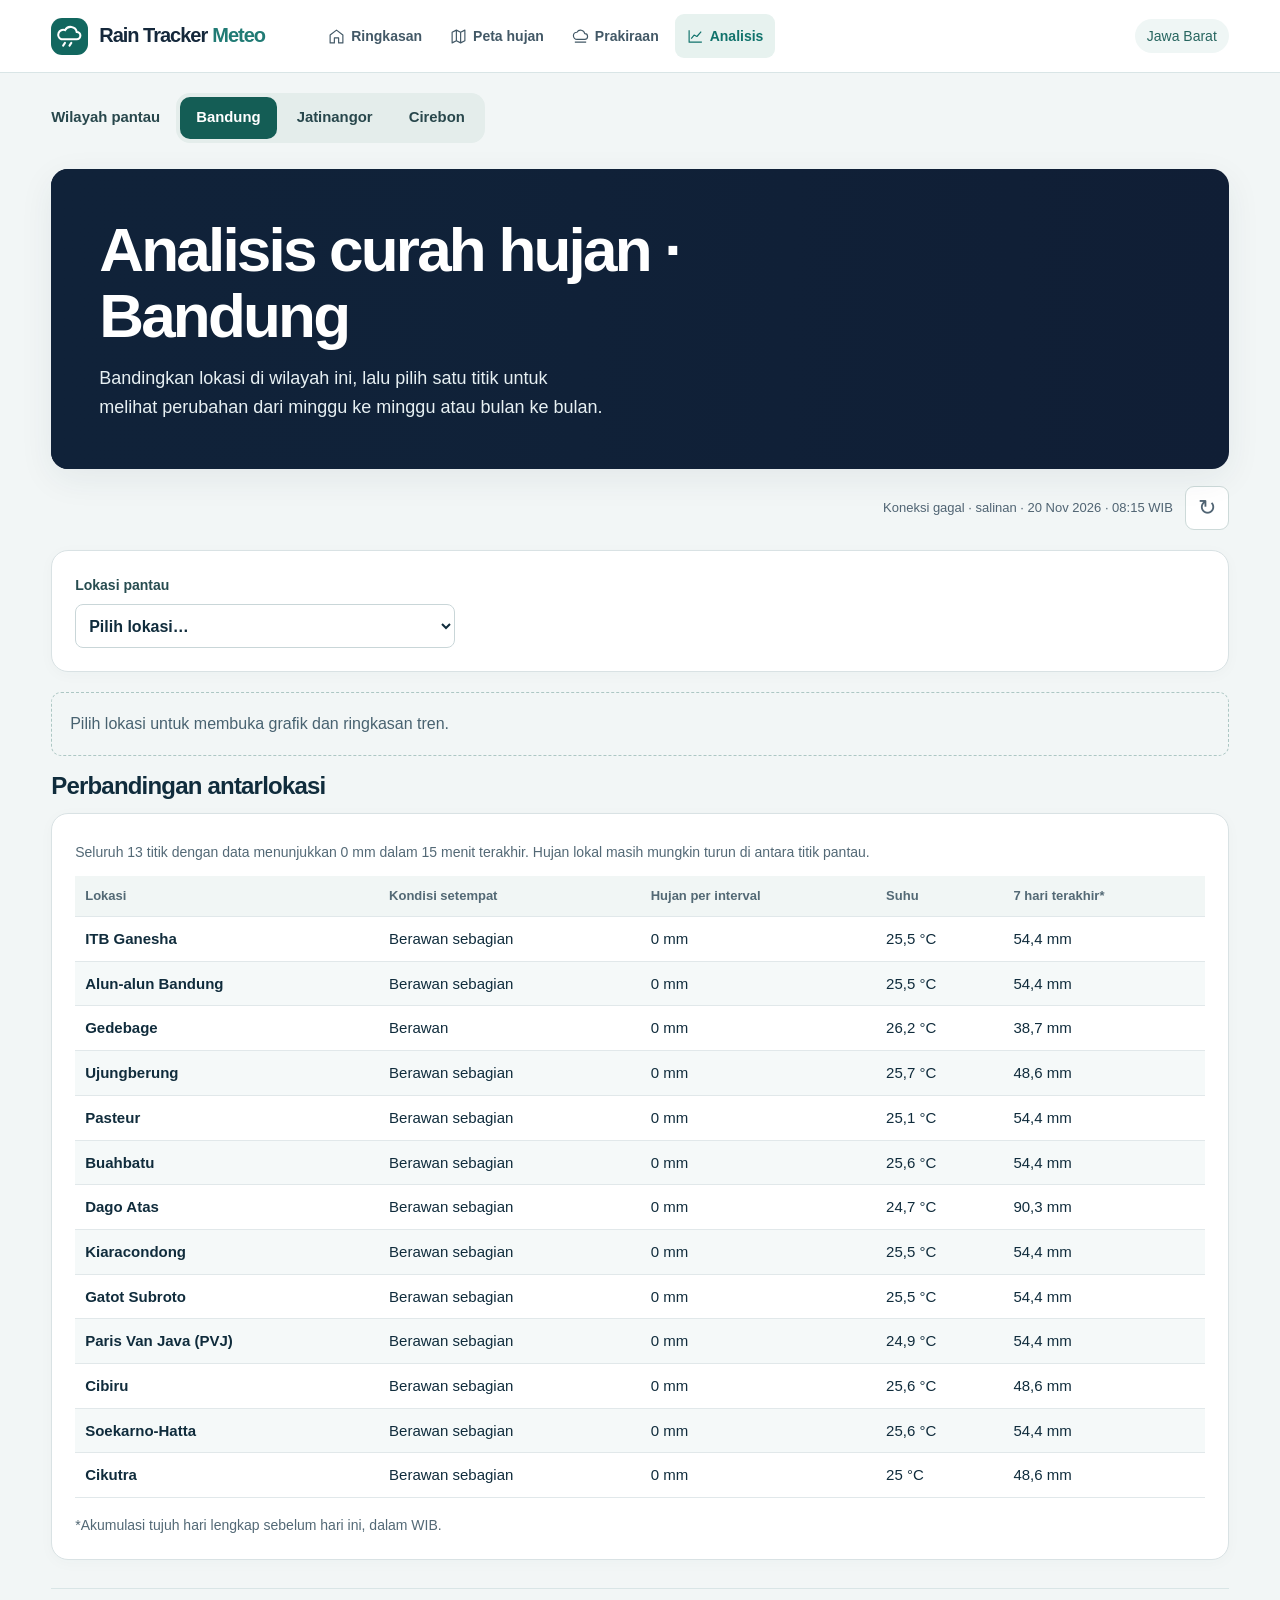
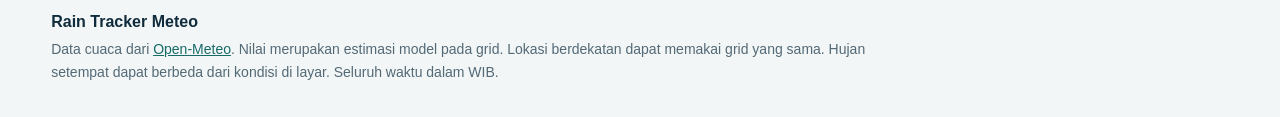
==== commit 7f37c9b5: "Move Cibiru to Bandung and replace TSM with Soekarno-Hatta and Cikutra" ====
--- a/analisis.html
+++ b/analisis.html
@@ -1,3 +1,3 @@
 <!doctype html><html lang="id"><meta charset="utf-8"><meta name="viewport" content="width=device-width,initial-scale=1"><meta name="theme-color" content="#101f34"><title>Analisis curah hujan · Rain Tracker Meteo</title><link rel="stylesheet" href="style.css"><link rel="stylesheet" href="layout.css?v=regional2"><body data-page="analisis">
 <header><div class="wrap nav"><a class="brand" href="index.html"><span class="logo"><svg viewBox="0 0 32 32" aria-hidden="true"><path d="M7 19h17a4 4 0 0 0 0-8 7 7 0 0 0-13-2 5 5 0 0 0-4 10Zm4 4-2 3m9-3-2 3" fill="none" stroke="currentColor" stroke-width="2.3" stroke-linecap="round"/></svg></span> Rain Tracker <b>Meteo</b></a><nav aria-label="Halaman utama"><a href="index.html"><svg viewBox="0 0 24 24" fill="none" stroke="currentColor" stroke-width="1.65" stroke-linejoin="round" aria-hidden="true"><path d="M3 10l9-7 9 7v11h-6v-7H9v7H3Z"/></svg>Ringkasan</a><a href="peta.html"><svg viewBox="0 0 24 24" fill="none" stroke="currentColor" stroke-width="1.65" stroke-linejoin="round" aria-hidden="true"><path d="M3 6l6-3 6 3 6-3v15l-6 3-6-3-6 3Zm6-3v15m6-12v15"/></svg>Peta hujan</a><a href="prakiraan.html"><svg viewBox="0 0 24 24" fill="none" stroke="currentColor" stroke-width="1.65" stroke-linejoin="round" aria-hidden="true"><path d="M4 20h16M7 16a5 5 0 0 1 0-10 6 6 0 0 1 11 2 4 4 0 0 1 0 8Z"/></svg>Prakiraan</a><a aria-current="page" href="analisis.html"><svg viewBox="0 0 24 24" fill="none" stroke="currentColor" stroke-width="1.65" stroke-linejoin="round" aria-hidden="true"><path d="M3 3v17h18M6 15l4-5 4 2 6-7"/></svg>Analisis</a></nav><span class="city">Jawa Barat</span></div></header>
-<main class="wrap" id="top"><div class="region-bar"><span>Wilayah pantau</span><div role="group" aria-label="Wilayah pantau"><a href="?wilayah=bandung" data-region="bandung">Bandung</a><a href="?wilayah=jatinangor" data-region="jatinangor">Jatinangor</a><a href="?wilayah=cirebon" data-region="cirebon">Cirebon</a></div></div><section class="hero route-hero"><div><h1>Analisis curah hujan</h1><p>Bandingkan lokasi di wilayah ini, lalu pilih satu titik untuk melihat perubahan dari minggu ke minggu atau bulan ke bulan.</p></div></section><div class="tools"><span id="stamp" role="status">Memuat data…</span><button id="refresh" aria-label="Perbarui data">↻</button></div><article class="pad select-panel"><div class="locator"><label for="place">Lokasi pantau</label><select id="place"><option value="">Pilih lokasi…</option></select></div></article><p class="empty" id="prompt">Pilih lokasi untuk membuka grafik dan ringkasan tren.</p><section id="riwayat" hidden><article class="pad"><div class="charthead"><div><small id="chartloc"></small><h3>Riwayat curah hujan</h3></div><div class="switch"><button id="day" aria-pressed="true">Harian</button><button id="month" aria-pressed="false">Bulanan</button></div></div><p id="range"></p><div id="chart"></div><p id="trend" class="insight" aria-live="polite"></p></article></section><section class="compare"><div class="title"><h2>Perbandingan antarlokasi</h2></div><article class="pad"><p id="distribution"></p><div class="scroll"><table><thead><tr><th>Lokasi</th><th>Kondisi setempat</th><th>Hujan per interval</th><th>Suhu</th><th>7 hari terakhir*</th></tr></thead><tbody id="rows"></tbody></table></div><p>*Akumulasi tujuh hari lengkap sebelum hari ini, dalam WIB.</p></article></section><footer><b>Rain Tracker Meteo</b><p>Data cuaca dari <a href="https://open-meteo.com/">Open-Meteo</a>. Nilai merupakan estimasi model pada grid. Lokasi berdekatan dapat memakai grid yang sama. Hujan setempat dapat berbeda dari kondisi di layar. Seluruh waktu dalam WIB.</p></footer></main><script type="module">import('./app.js?v=meteo1').catch(()=>{const message=document.createElement('p');message.className='empty';message.setAttribute('role','alert');message.textContent='Data halaman gagal dimuat. ';const retry=document.createElement('button');retry.textContent='Coba lagi';retry.onclick=()=>location.reload();message.append(retry);document.querySelector('main').prepend(message);});</script></body></html>
+<main class="wrap" id="top"><div class="region-bar"><span>Wilayah pantau</span><div role="group" aria-label="Wilayah pantau"><a href="?wilayah=bandung" data-region="bandung">Bandung</a><a href="?wilayah=jatinangor" data-region="jatinangor">Jatinangor</a><a href="?wilayah=cirebon" data-region="cirebon">Cirebon</a></div></div><section class="hero route-hero"><div><h1>Analisis curah hujan</h1><p>Bandingkan lokasi di wilayah ini, lalu pilih satu titik untuk melihat perubahan dari minggu ke minggu atau bulan ke bulan.</p></div></section><div class="tools"><span id="stamp" role="status">Memuat data…</span><button id="refresh" aria-label="Perbarui data">↻</button></div><article class="pad select-panel"><div class="locator"><label for="place">Lokasi pantau</label><select id="place"><option value="">Pilih lokasi…</option></select></div></article><p class="empty" id="prompt">Pilih lokasi untuk membuka grafik dan ringkasan tren.</p><section id="riwayat" hidden><article class="pad"><div class="charthead"><div><small id="chartloc"></small><h3>Riwayat curah hujan</h3></div><div class="switch"><button id="day" aria-pressed="true">Harian</button><button id="month" aria-pressed="false">Bulanan</button></div></div><p id="range"></p><div id="chart"></div><p id="trend" class="insight" aria-live="polite"></p></article></section><section class="compare"><div class="title"><h2>Perbandingan antarlokasi</h2></div><article class="pad"><p id="distribution"></p><div class="scroll"><table><thead><tr><th>Lokasi</th><th>Kondisi setempat</th><th>Hujan per interval</th><th>Suhu</th><th>7 hari terakhir*</th></tr></thead><tbody id="rows"></tbody></table></div><p>*Akumulasi tujuh hari lengkap sebelum hari ini, dalam WIB.</p></article></section><footer><b>Rain Tracker Meteo</b><p>Data cuaca dari <a href="https://open-meteo.com/">Open-Meteo</a>. Nilai merupakan estimasi model pada grid. Lokasi berdekatan dapat memakai grid yang sama. Hujan setempat dapat berbeda dari kondisi di layar. Seluruh waktu dalam WIB.</p></footer></main><script type="module">import('./app.js?v=bdg13').catch(()=>{const message=document.createElement('p');message.className='empty';message.setAttribute('role','alert');message.textContent='Data halaman gagal dimuat. ';const retry=document.createElement('button');retry.textContent='Coba lagi';retry.onclick=()=>location.reload();message.append(retry);document.querySelector('main').prepend(message);});</script></body></html>
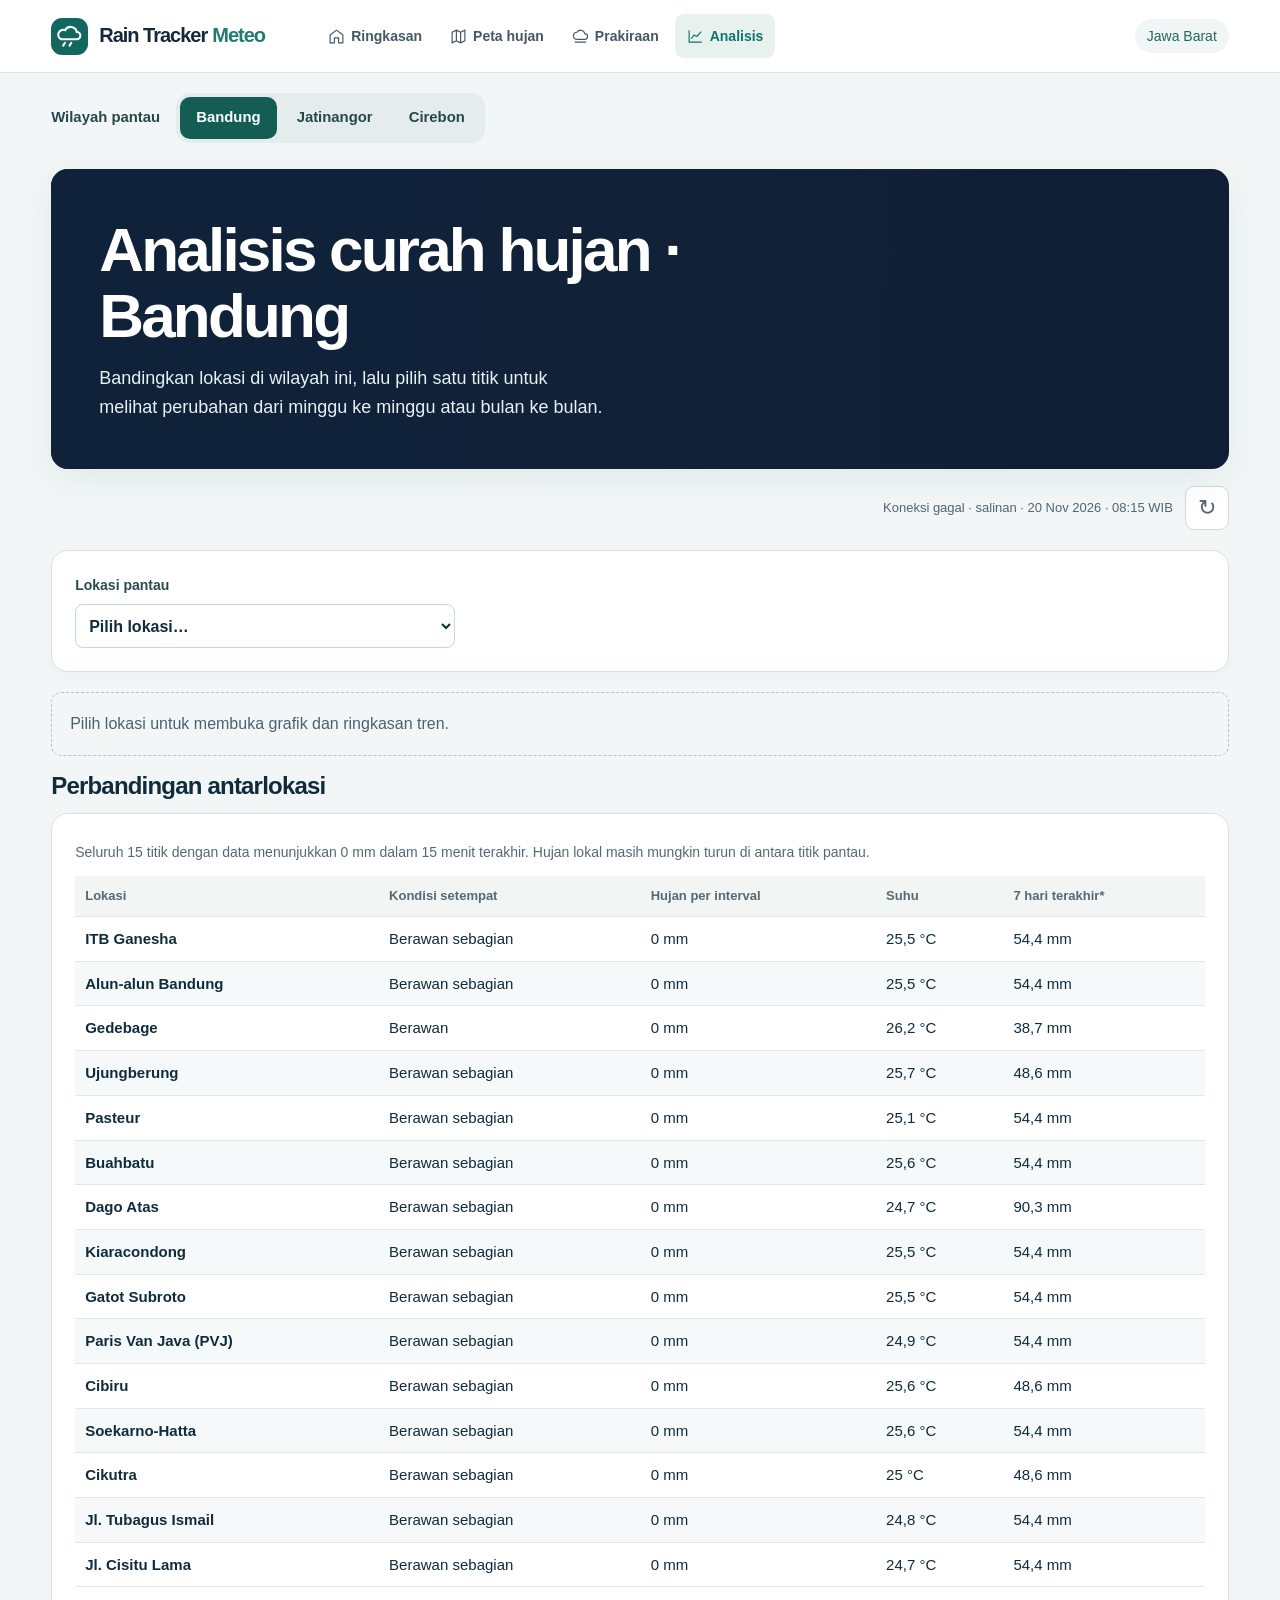
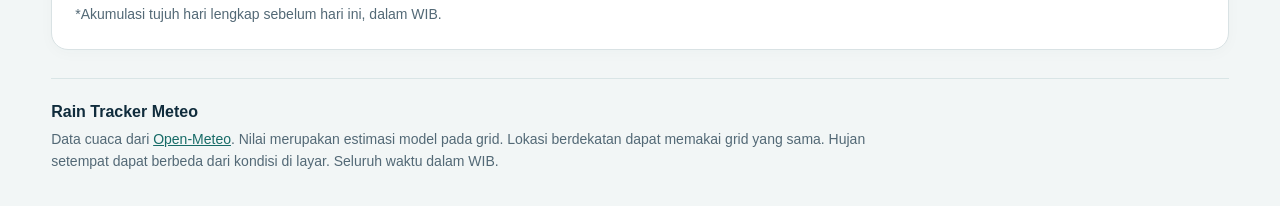
==== commit 00e601cb: "Add Tubagus Ismail and Cisitu Lama to Bandung weather views" ====
--- a/analisis.html
+++ b/analisis.html
@@ -1,3 +1,3 @@
 <!doctype html><html lang="id"><meta charset="utf-8"><meta name="viewport" content="width=device-width,initial-scale=1"><meta name="theme-color" content="#101f34"><title>Analisis curah hujan · Rain Tracker Meteo</title><link rel="stylesheet" href="style.css"><link rel="stylesheet" href="layout.css?v=regional2"><body data-page="analisis">
 <header><div class="wrap nav"><a class="brand" href="index.html"><span class="logo"><svg viewBox="0 0 32 32" aria-hidden="true"><path d="M7 19h17a4 4 0 0 0 0-8 7 7 0 0 0-13-2 5 5 0 0 0-4 10Zm4 4-2 3m9-3-2 3" fill="none" stroke="currentColor" stroke-width="2.3" stroke-linecap="round"/></svg></span> Rain Tracker <b>Meteo</b></a><nav aria-label="Halaman utama"><a href="index.html"><svg viewBox="0 0 24 24" fill="none" stroke="currentColor" stroke-width="1.65" stroke-linejoin="round" aria-hidden="true"><path d="M3 10l9-7 9 7v11h-6v-7H9v7H3Z"/></svg>Ringkasan</a><a href="peta.html"><svg viewBox="0 0 24 24" fill="none" stroke="currentColor" stroke-width="1.65" stroke-linejoin="round" aria-hidden="true"><path d="M3 6l6-3 6 3 6-3v15l-6 3-6-3-6 3Zm6-3v15m6-12v15"/></svg>Peta hujan</a><a href="prakiraan.html"><svg viewBox="0 0 24 24" fill="none" stroke="currentColor" stroke-width="1.65" stroke-linejoin="round" aria-hidden="true"><path d="M4 20h16M7 16a5 5 0 0 1 0-10 6 6 0 0 1 11 2 4 4 0 0 1 0 8Z"/></svg>Prakiraan</a><a aria-current="page" href="analisis.html"><svg viewBox="0 0 24 24" fill="none" stroke="currentColor" stroke-width="1.65" stroke-linejoin="round" aria-hidden="true"><path d="M3 3v17h18M6 15l4-5 4 2 6-7"/></svg>Analisis</a></nav><span class="city">Jawa Barat</span></div></header>
-<main class="wrap" id="top"><div class="region-bar"><span>Wilayah pantau</span><div role="group" aria-label="Wilayah pantau"><a href="?wilayah=bandung" data-region="bandung">Bandung</a><a href="?wilayah=jatinangor" data-region="jatinangor">Jatinangor</a><a href="?wilayah=cirebon" data-region="cirebon">Cirebon</a></div></div><section class="hero route-hero"><div><h1>Analisis curah hujan</h1><p>Bandingkan lokasi di wilayah ini, lalu pilih satu titik untuk melihat perubahan dari minggu ke minggu atau bulan ke bulan.</p></div></section><div class="tools"><span id="stamp" role="status">Memuat data…</span><button id="refresh" aria-label="Perbarui data">↻</button></div><article class="pad select-panel"><div class="locator"><label for="place">Lokasi pantau</label><select id="place"><option value="">Pilih lokasi…</option></select></div></article><p class="empty" id="prompt">Pilih lokasi untuk membuka grafik dan ringkasan tren.</p><section id="riwayat" hidden><article class="pad"><div class="charthead"><div><small id="chartloc"></small><h3>Riwayat curah hujan</h3></div><div class="switch"><button id="day" aria-pressed="true">Harian</button><button id="month" aria-pressed="false">Bulanan</button></div></div><p id="range"></p><div id="chart"></div><p id="trend" class="insight" aria-live="polite"></p></article></section><section class="compare"><div class="title"><h2>Perbandingan antarlokasi</h2></div><article class="pad"><p id="distribution"></p><div class="scroll"><table><thead><tr><th>Lokasi</th><th>Kondisi setempat</th><th>Hujan per interval</th><th>Suhu</th><th>7 hari terakhir*</th></tr></thead><tbody id="rows"></tbody></table></div><p>*Akumulasi tujuh hari lengkap sebelum hari ini, dalam WIB.</p></article></section><footer><b>Rain Tracker Meteo</b><p>Data cuaca dari <a href="https://open-meteo.com/">Open-Meteo</a>. Nilai merupakan estimasi model pada grid. Lokasi berdekatan dapat memakai grid yang sama. Hujan setempat dapat berbeda dari kondisi di layar. Seluruh waktu dalam WIB.</p></footer></main><script type="module">import('./app.js?v=bdg13').catch(()=>{const message=document.createElement('p');message.className='empty';message.setAttribute('role','alert');message.textContent='Data halaman gagal dimuat. ';const retry=document.createElement('button');retry.textContent='Coba lagi';retry.onclick=()=>location.reload();message.append(retry);document.querySelector('main').prepend(message);});</script></body></html>
+<main class="wrap" id="top"><div class="region-bar"><span>Wilayah pantau</span><div role="group" aria-label="Wilayah pantau"><a href="?wilayah=bandung" data-region="bandung">Bandung</a><a href="?wilayah=jatinangor" data-region="jatinangor">Jatinangor</a><a href="?wilayah=cirebon" data-region="cirebon">Cirebon</a></div></div><section class="hero route-hero"><div><h1>Analisis curah hujan</h1><p>Bandingkan lokasi di wilayah ini, lalu pilih satu titik untuk melihat perubahan dari minggu ke minggu atau bulan ke bulan.</p></div></section><div class="tools"><span id="stamp" role="status">Memuat data…</span><button id="refresh" aria-label="Perbarui data">↻</button></div><article class="pad select-panel"><div class="locator"><label for="place">Lokasi pantau</label><select id="place"><option value="">Pilih lokasi…</option></select></div></article><p class="empty" id="prompt">Pilih lokasi untuk membuka grafik dan ringkasan tren.</p><section id="riwayat" hidden><article class="pad"><div class="charthead"><div><small id="chartloc"></small><h3>Riwayat curah hujan</h3></div><div class="switch"><button id="day" aria-pressed="true">Harian</button><button id="month" aria-pressed="false">Bulanan</button></div></div><p id="range"></p><div id="chart"></div><p id="trend" class="insight" aria-live="polite"></p></article></section><section class="compare"><div class="title"><h2>Perbandingan antarlokasi</h2></div><article class="pad"><p id="distribution"></p><div class="scroll"><table><thead><tr><th>Lokasi</th><th>Kondisi setempat</th><th>Hujan per interval</th><th>Suhu</th><th>7 hari terakhir*</th></tr></thead><tbody id="rows"></tbody></table></div><p>*Akumulasi tujuh hari lengkap sebelum hari ini, dalam WIB.</p></article></section><footer><b>Rain Tracker Meteo</b><p>Data cuaca dari <a href="https://open-meteo.com/">Open-Meteo</a>. Nilai merupakan estimasi model pada grid. Lokasi berdekatan dapat memakai grid yang sama. Hujan setempat dapat berbeda dari kondisi di layar. Seluruh waktu dalam WIB.</p></footer></main><script type="module">import('./app.js?v=bdg15').catch(()=>{const message=document.createElement('p');message.className='empty';message.setAttribute('role','alert');message.textContent='Data halaman gagal dimuat. ';const retry=document.createElement('button');retry.textContent='Coba lagi';retry.onclick=()=>location.reload();message.append(retry);document.querySelector('main').prepend(message);});</script></body></html>
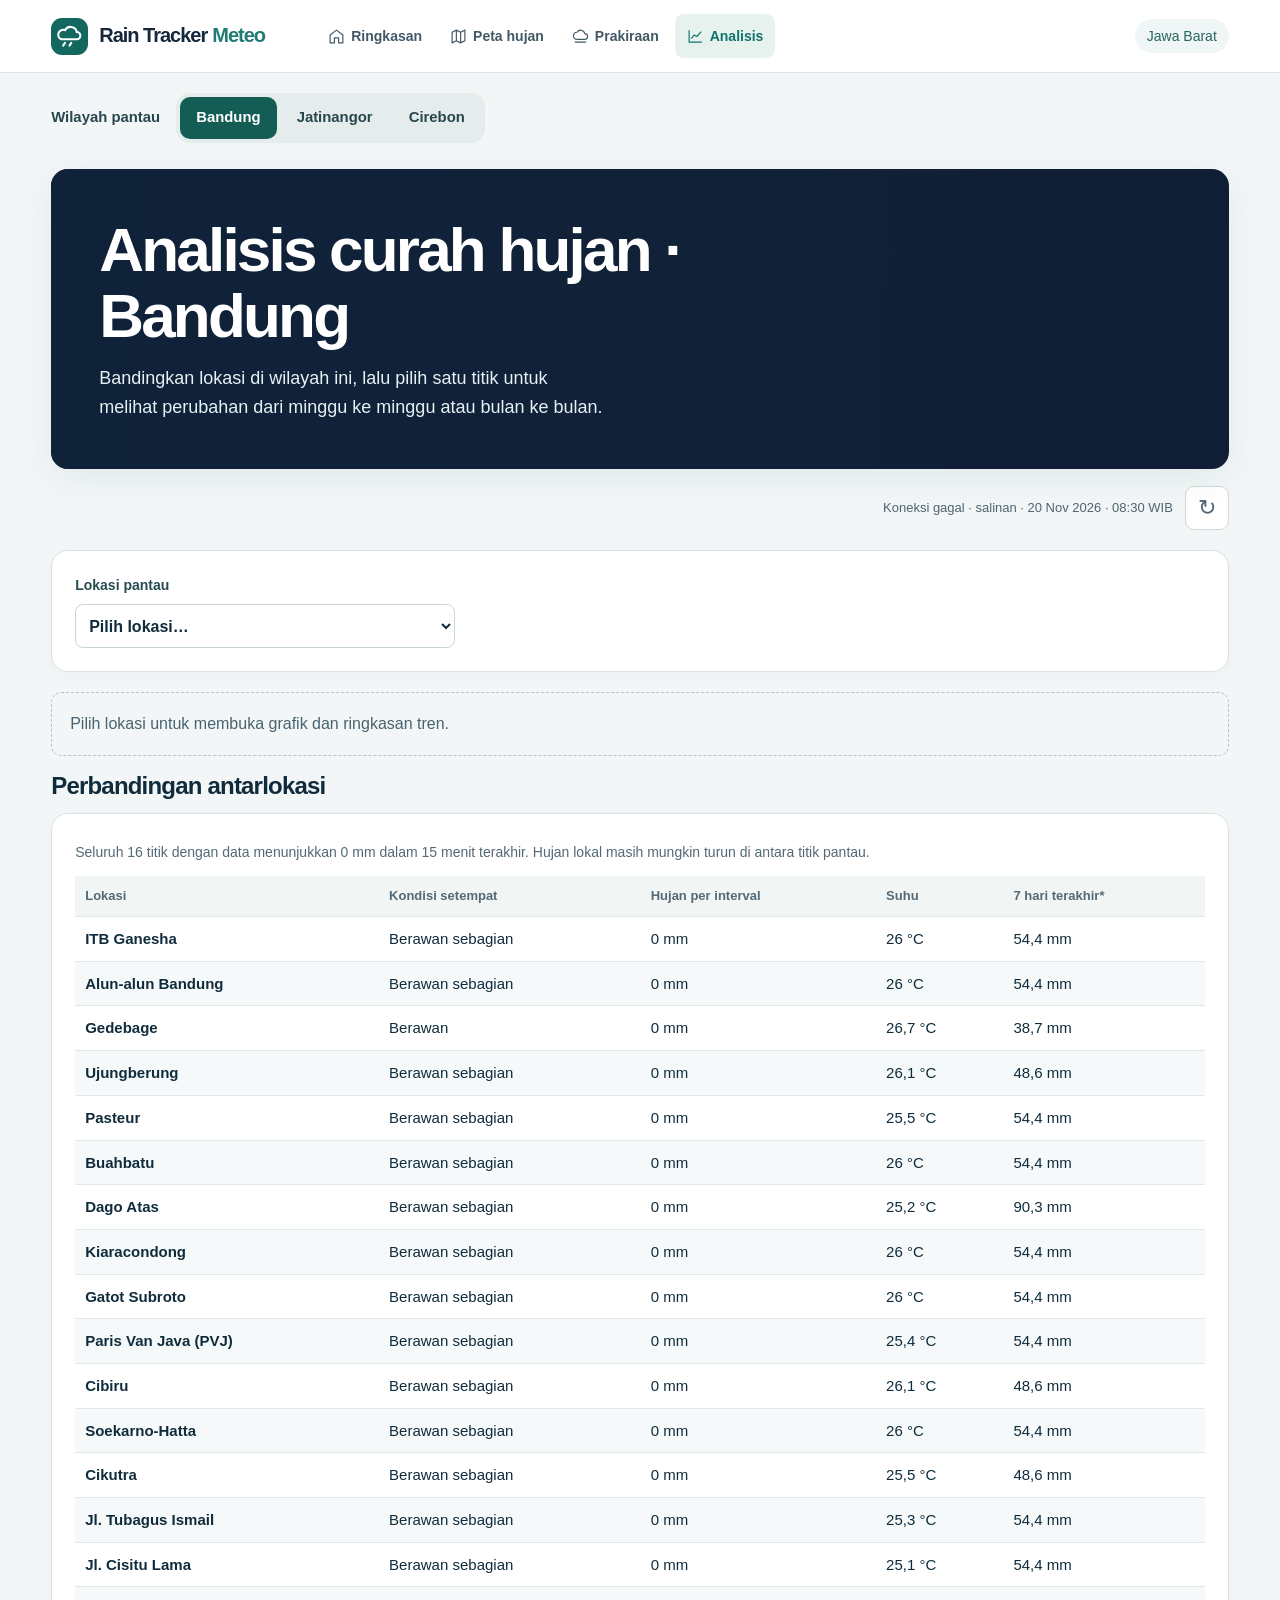
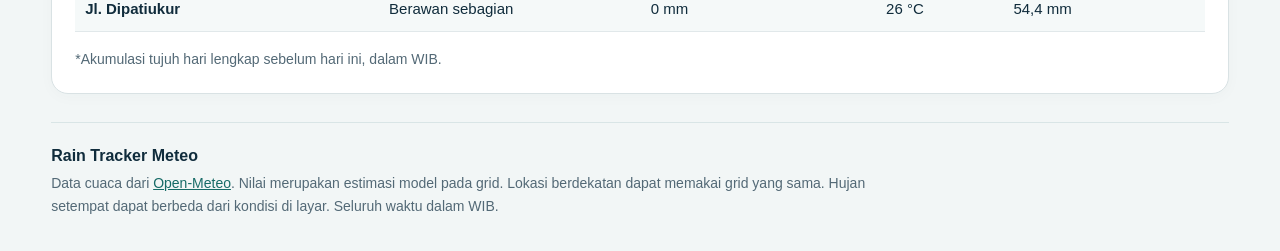
==== commit dbef75ae: "Add the Dipatiukur pin to Bandung weather views" ====
--- a/analisis.html
+++ b/analisis.html
@@ -1,3 +1,3 @@
 <!doctype html><html lang="id"><meta charset="utf-8"><meta name="viewport" content="width=device-width,initial-scale=1"><meta name="theme-color" content="#101f34"><title>Analisis curah hujan · Rain Tracker Meteo</title><link rel="stylesheet" href="style.css"><link rel="stylesheet" href="layout.css?v=regional2"><body data-page="analisis">
 <header><div class="wrap nav"><a class="brand" href="index.html"><span class="logo"><svg viewBox="0 0 32 32" aria-hidden="true"><path d="M7 19h17a4 4 0 0 0 0-8 7 7 0 0 0-13-2 5 5 0 0 0-4 10Zm4 4-2 3m9-3-2 3" fill="none" stroke="currentColor" stroke-width="2.3" stroke-linecap="round"/></svg></span> Rain Tracker <b>Meteo</b></a><nav aria-label="Halaman utama"><a href="index.html"><svg viewBox="0 0 24 24" fill="none" stroke="currentColor" stroke-width="1.65" stroke-linejoin="round" aria-hidden="true"><path d="M3 10l9-7 9 7v11h-6v-7H9v7H3Z"/></svg>Ringkasan</a><a href="peta.html"><svg viewBox="0 0 24 24" fill="none" stroke="currentColor" stroke-width="1.65" stroke-linejoin="round" aria-hidden="true"><path d="M3 6l6-3 6 3 6-3v15l-6 3-6-3-6 3Zm6-3v15m6-12v15"/></svg>Peta hujan</a><a href="prakiraan.html"><svg viewBox="0 0 24 24" fill="none" stroke="currentColor" stroke-width="1.65" stroke-linejoin="round" aria-hidden="true"><path d="M4 20h16M7 16a5 5 0 0 1 0-10 6 6 0 0 1 11 2 4 4 0 0 1 0 8Z"/></svg>Prakiraan</a><a aria-current="page" href="analisis.html"><svg viewBox="0 0 24 24" fill="none" stroke="currentColor" stroke-width="1.65" stroke-linejoin="round" aria-hidden="true"><path d="M3 3v17h18M6 15l4-5 4 2 6-7"/></svg>Analisis</a></nav><span class="city">Jawa Barat</span></div></header>
-<main class="wrap" id="top"><div class="region-bar"><span>Wilayah pantau</span><div role="group" aria-label="Wilayah pantau"><a href="?wilayah=bandung" data-region="bandung">Bandung</a><a href="?wilayah=jatinangor" data-region="jatinangor">Jatinangor</a><a href="?wilayah=cirebon" data-region="cirebon">Cirebon</a></div></div><section class="hero route-hero"><div><h1>Analisis curah hujan</h1><p>Bandingkan lokasi di wilayah ini, lalu pilih satu titik untuk melihat perubahan dari minggu ke minggu atau bulan ke bulan.</p></div></section><div class="tools"><span id="stamp" role="status">Memuat data…</span><button id="refresh" aria-label="Perbarui data">↻</button></div><article class="pad select-panel"><div class="locator"><label for="place">Lokasi pantau</label><select id="place"><option value="">Pilih lokasi…</option></select></div></article><p class="empty" id="prompt">Pilih lokasi untuk membuka grafik dan ringkasan tren.</p><section id="riwayat" hidden><article class="pad"><div class="charthead"><div><small id="chartloc"></small><h3>Riwayat curah hujan</h3></div><div class="switch"><button id="day" aria-pressed="true">Harian</button><button id="month" aria-pressed="false">Bulanan</button></div></div><p id="range"></p><div id="chart"></div><p id="trend" class="insight" aria-live="polite"></p></article></section><section class="compare"><div class="title"><h2>Perbandingan antarlokasi</h2></div><article class="pad"><p id="distribution"></p><div class="scroll"><table><thead><tr><th>Lokasi</th><th>Kondisi setempat</th><th>Hujan per interval</th><th>Suhu</th><th>7 hari terakhir*</th></tr></thead><tbody id="rows"></tbody></table></div><p>*Akumulasi tujuh hari lengkap sebelum hari ini, dalam WIB.</p></article></section><footer><b>Rain Tracker Meteo</b><p>Data cuaca dari <a href="https://open-meteo.com/">Open-Meteo</a>. Nilai merupakan estimasi model pada grid. Lokasi berdekatan dapat memakai grid yang sama. Hujan setempat dapat berbeda dari kondisi di layar. Seluruh waktu dalam WIB.</p></footer></main><script type="module">import('./app.js?v=bdg15').catch(()=>{const message=document.createElement('p');message.className='empty';message.setAttribute('role','alert');message.textContent='Data halaman gagal dimuat. ';const retry=document.createElement('button');retry.textContent='Coba lagi';retry.onclick=()=>location.reload();message.append(retry);document.querySelector('main').prepend(message);});</script></body></html>
+<main class="wrap" id="top"><div class="region-bar"><span>Wilayah pantau</span><div role="group" aria-label="Wilayah pantau"><a href="?wilayah=bandung" data-region="bandung">Bandung</a><a href="?wilayah=jatinangor" data-region="jatinangor">Jatinangor</a><a href="?wilayah=cirebon" data-region="cirebon">Cirebon</a></div></div><section class="hero route-hero"><div><h1>Analisis curah hujan</h1><p>Bandingkan lokasi di wilayah ini, lalu pilih satu titik untuk melihat perubahan dari minggu ke minggu atau bulan ke bulan.</p></div></section><div class="tools"><span id="stamp" role="status">Memuat data…</span><button id="refresh" aria-label="Perbarui data">↻</button></div><article class="pad select-panel"><div class="locator"><label for="place">Lokasi pantau</label><select id="place"><option value="">Pilih lokasi…</option></select></div></article><p class="empty" id="prompt">Pilih lokasi untuk membuka grafik dan ringkasan tren.</p><section id="riwayat" hidden><article class="pad"><div class="charthead"><div><small id="chartloc"></small><h3>Riwayat curah hujan</h3></div><div class="switch"><button id="day" aria-pressed="true">Harian</button><button id="month" aria-pressed="false">Bulanan</button></div></div><p id="range"></p><div id="chart"></div><p id="trend" class="insight" aria-live="polite"></p></article></section><section class="compare"><div class="title"><h2>Perbandingan antarlokasi</h2></div><article class="pad"><p id="distribution"></p><div class="scroll"><table><thead><tr><th>Lokasi</th><th>Kondisi setempat</th><th>Hujan per interval</th><th>Suhu</th><th>7 hari terakhir*</th></tr></thead><tbody id="rows"></tbody></table></div><p>*Akumulasi tujuh hari lengkap sebelum hari ini, dalam WIB.</p></article></section><footer><b>Rain Tracker Meteo</b><p>Data cuaca dari <a href="https://open-meteo.com/">Open-Meteo</a>. Nilai merupakan estimasi model pada grid. Lokasi berdekatan dapat memakai grid yang sama. Hujan setempat dapat berbeda dari kondisi di layar. Seluruh waktu dalam WIB.</p></footer></main><script type="module">import('./app.js?v=bdg16').catch(()=>{const message=document.createElement('p');message.className='empty';message.setAttribute('role','alert');message.textContent='Data halaman gagal dimuat. ';const retry=document.createElement('button');retry.textContent='Coba lagi';retry.onclick=()=>location.reload();message.append(retry);document.querySelector('main').prepend(message);});</script></body></html>
